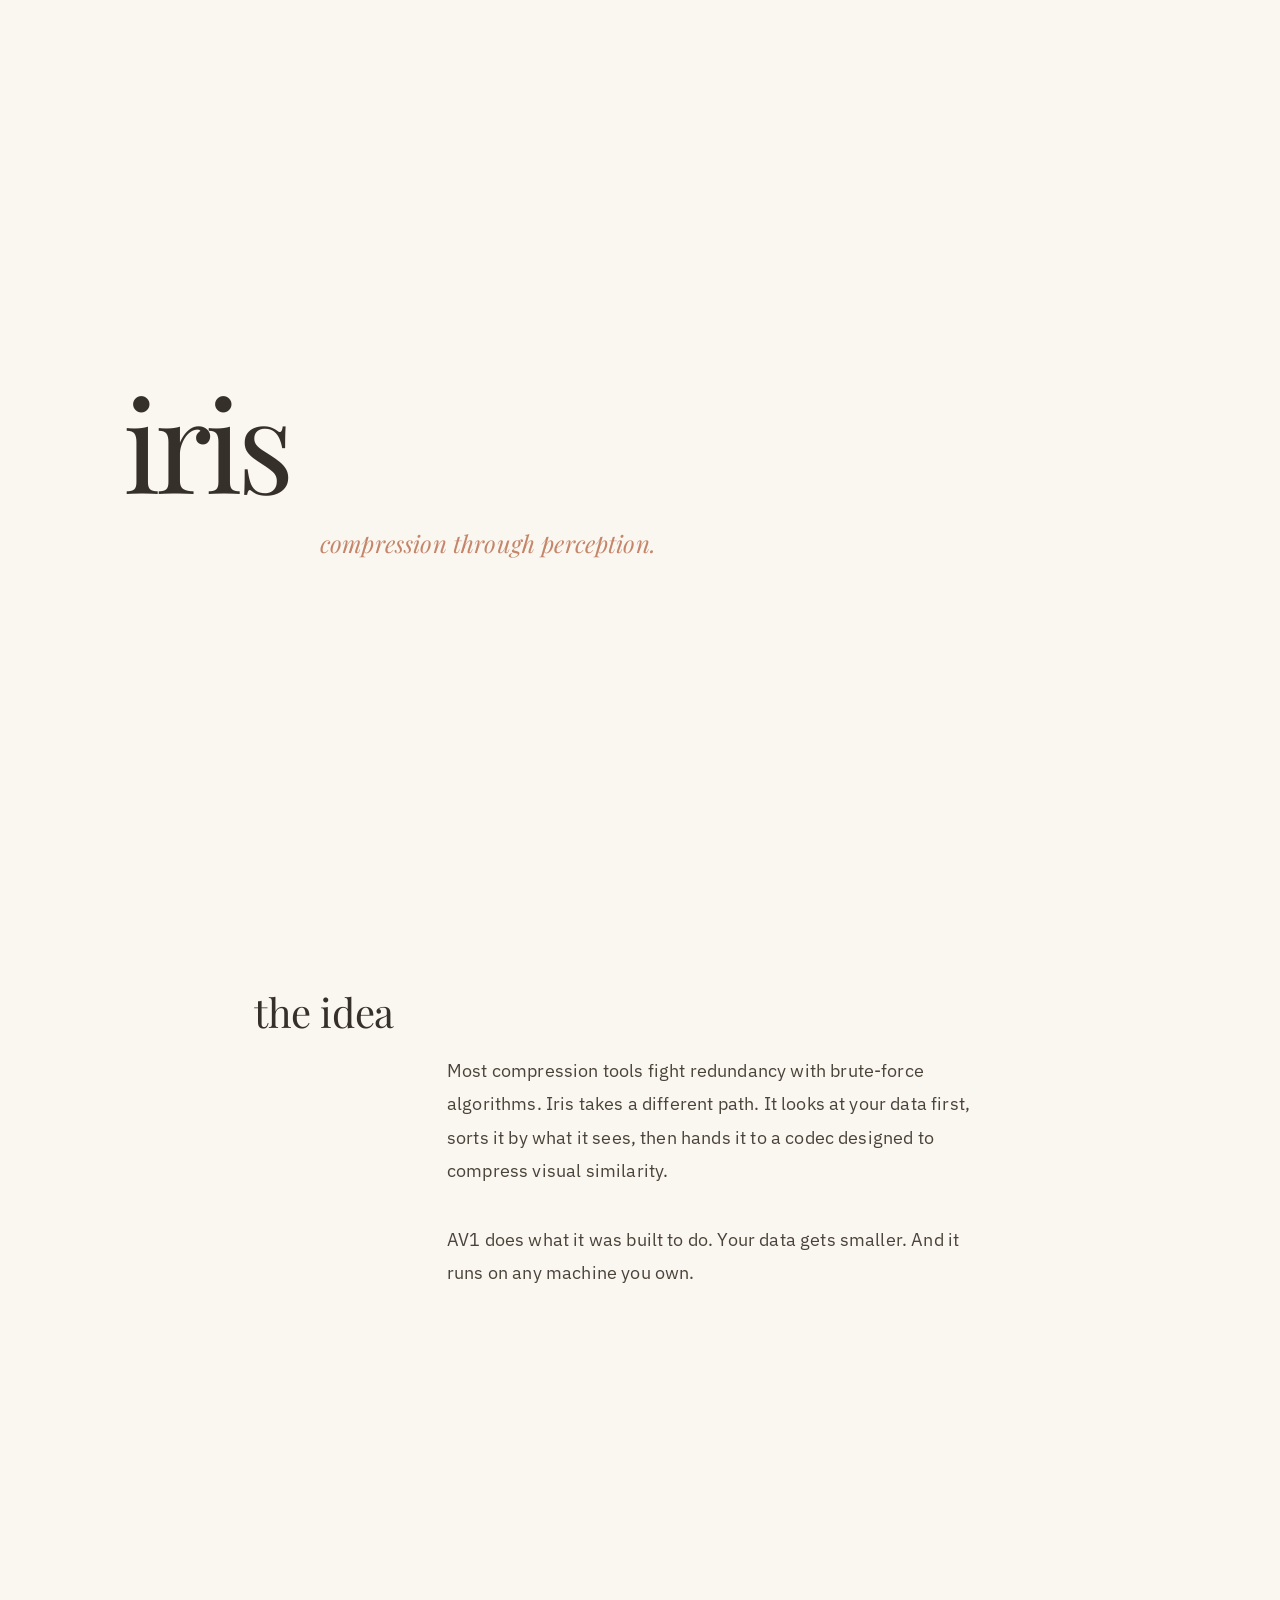
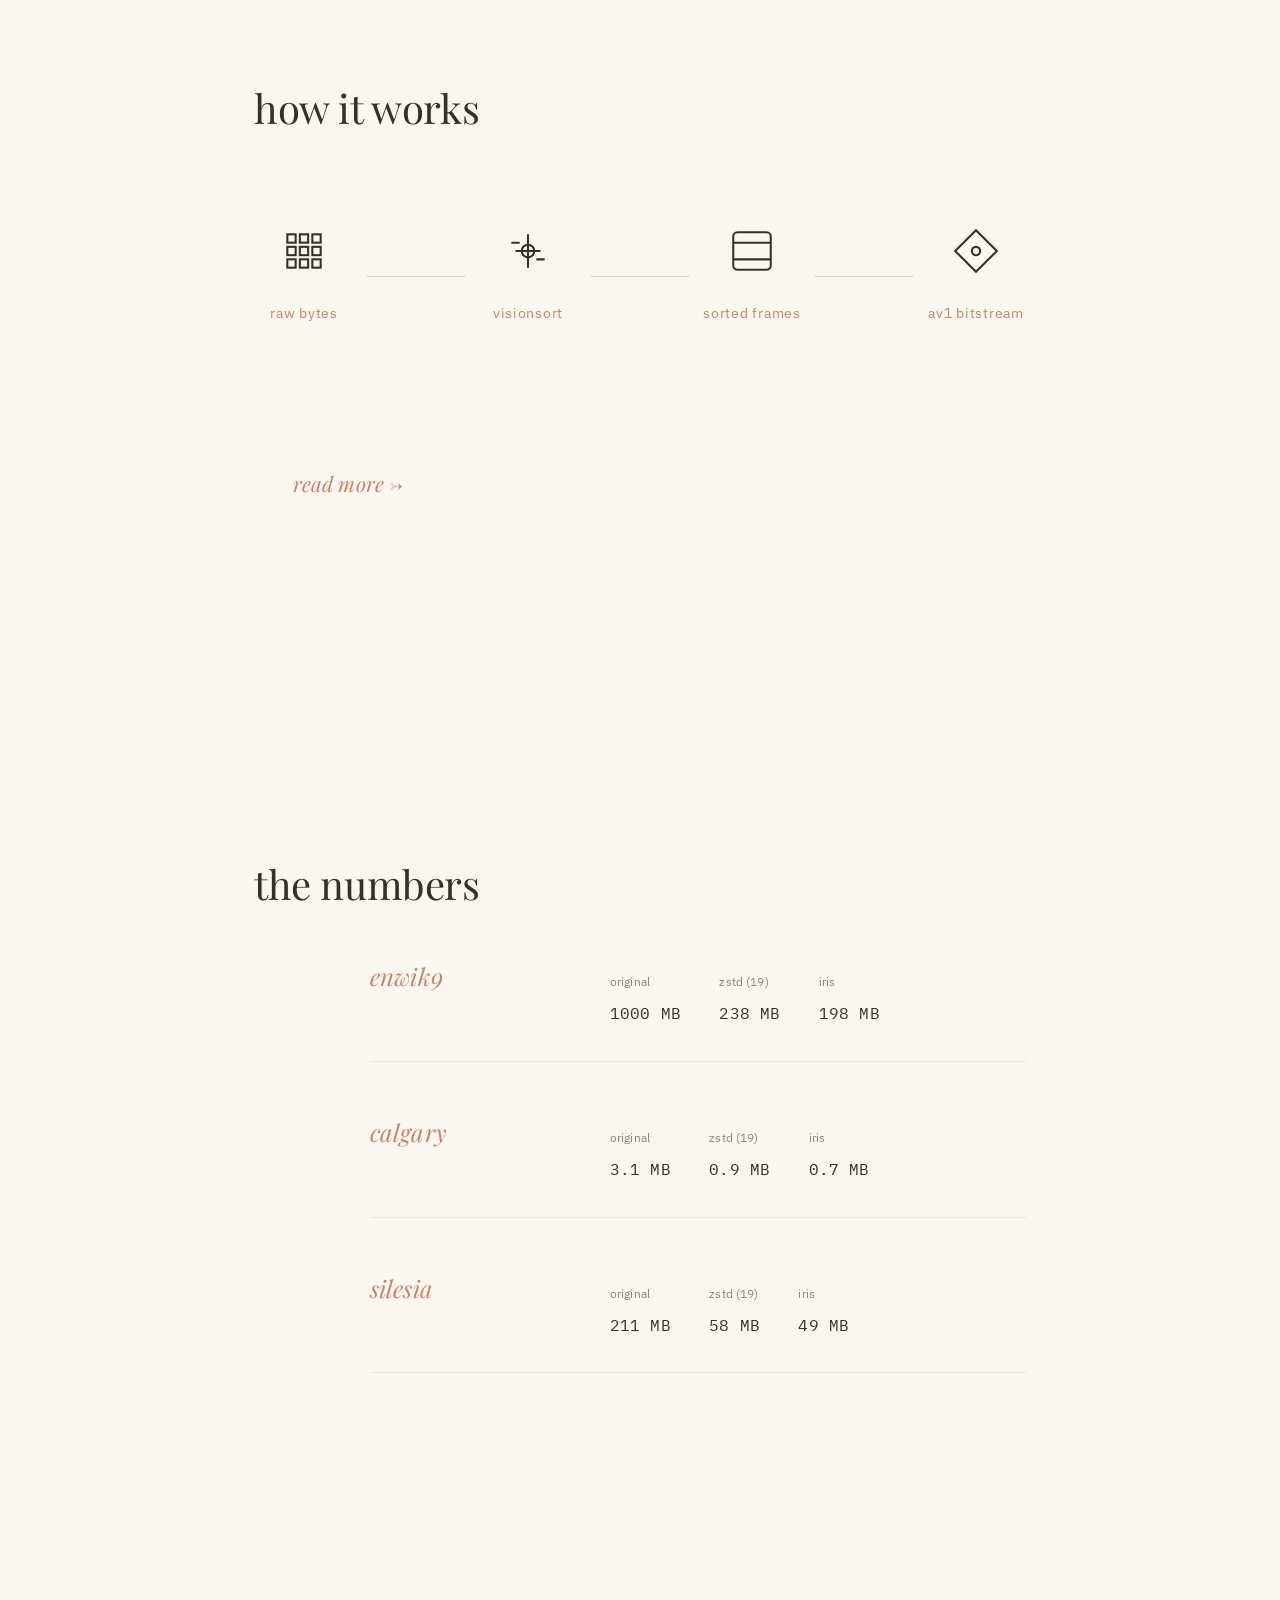
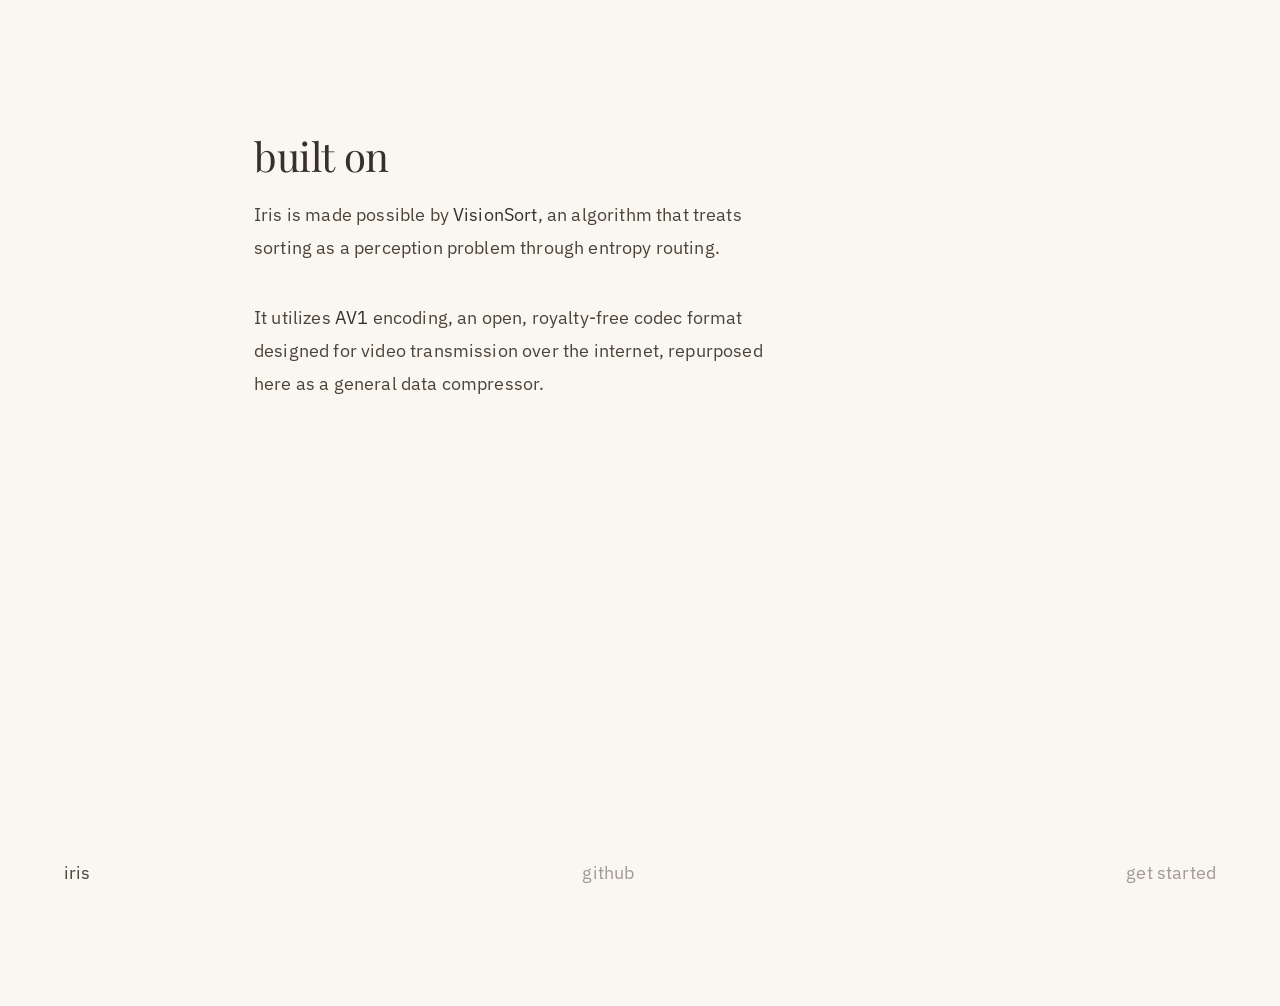
==== index.html @ d97f90b2 "initial commit" ====
<!DOCTYPE html>
<html lang="en">
<head>
  <meta charset="UTF-8">
  <meta name="viewport" content="width=device-width, initial-scale=1.0">
  <title>iris - compression through perception</title>
  <meta name="description" content="A novel compression system combining VisionSort and AV1.">
  <link rel="stylesheet" href="styles.css">
</head>
<body>

  <main>
    <section class="hero">
      <div class="fade-in stagger-children">
        <h1>iris</h1>
        <p>compression through perception.</p>
      </div>
    </section>

    <div class="container">
      <section id="the-idea" class="fade-in">
        <h2>the idea</h2>
        <div class="prose indent-large">
          <p>Most compression tools fight redundancy with brute-force algorithms. Iris takes a different path. It looks at your data first, sorts it by what it sees, then hands it to a codec designed to compress visual similarity.</p>
          <p>AV1 does what it was built to do. Your data gets smaller. And it runs on any machine you own.</p>
        </div>
      </section>

      <section id="how-it-works" class="fade-in">
        <h2>how it works</h2>
        <div class="pipeline">
          <div class="pipeline-stage">
            <svg class="pipeline-svg" viewBox="0 0 24 24">
              <!-- Raw data representation -->
              <rect x="4" y="4" width="4" height="4"/>
              <rect x="10" y="4" width="4" height="4"/>
              <rect x="16" y="4" width="4" height="4"/>
              <rect x="4" y="10" width="4" height="4"/>
              <rect x="10" y="10" width="4" height="4"/>
              <rect x="16" y="10" width="4" height="4"/>
              <rect x="4" y="16" width="4" height="4"/>
              <rect x="10" y="16" width="4" height="4"/>
              <rect x="16" y="16" width="4" height="4"/>
            </svg>
            <div class="pipeline-label">raw bytes</div>
          </div>
          
          <div class="pipeline-connector"></div>
          
          <div class="pipeline-stage">
            <svg class="pipeline-svg" viewBox="0 0 24 24">
              <!-- VisionSort -->
              <path d="M12 4 L12 20 M4 8 L8 8 M16 16 L20 16 M6 12 L18 12"/>
              <circle cx="12" cy="12" r="3"/>
            </svg>
            <div class="pipeline-label">visionsort</div>
          </div>
          
          <div class="pipeline-connector"></div>
          
          <div class="pipeline-stage">
            <svg class="pipeline-svg" viewBox="0 0 24 24">
              <!-- Sorted Frames -->
              <rect x="3" y="3" width="18" height="18" rx="2" ry="2"/>
              <line x1="3" y1="8" x2="21" y2="8"/>
              <line x1="3" y1="16" x2="21" y2="16"/>
            </svg>
            <div class="pipeline-label">sorted frames</div>
          </div>
          
          <div class="pipeline-connector"></div>
          
          <div class="pipeline-stage">
            <svg class="pipeline-svg" viewBox="0 0 24 24">
              <!-- Compressed -->
              <polygon points="12,2 22,12 12,22 2,12"/>
              <circle cx="12" cy="12" r="2"/>
            </svg>
            <div class="pipeline-label">av1 bitstream</div>
          </div>
        </div>
        <a href="how-it-works.html" class="read-more">read more &rarr;</a>
      </section>

      <section id="the-numbers" class="fade-in">
        <h2>the numbers</h2>
        <div class="stats-grid">
          <div class="stat-item">
            <div class="stat-name">enwik9</div>
            <div class="stat-values">
              <div class="stat-val"><span>original</span>1000 MB</div>
              <div class="stat-val"><span>zstd (19)</span>238 MB</div>
              <div class="stat-val"><span>iris</span>198 MB</div>
            </div>
          </div>
          <div class="stat-item">
            <div class="stat-name">calgary</div>
            <div class="stat-values">
              <div class="stat-val"><span>original</span>3.1 MB</div>
              <div class="stat-val"><span>zstd (19)</span>0.9 MB</div>
              <div class="stat-val"><span>iris</span>0.7 MB</div>
            </div>
          </div>
          <div class="stat-item">
            <div class="stat-name">silesia</div>
            <div class="stat-values">
              <div class="stat-val"><span>original</span>211 MB</div>
              <div class="stat-val"><span>zstd (19)</span>58 MB</div>
              <div class="stat-val"><span>iris</span>49 MB</div>
            </div>
          </div>
        </div>
      </section>

      <section id="built-on" class="fade-in">
        <h2>built on</h2>
        <div class="prose">
          <p>Iris is made possible by <a href="https://github.com/Carsk101/visionsort" target="_blank" rel="noopener noreferrer">VisionSort</a>, an algorithm that treats sorting as a perception problem through entropy routing.</p>
          <p>It utilizes <a href="https://aomedia.org/av1/" target="_blank" rel="noopener noreferrer">AV1</a> encoding, an open, royalty-free codec format designed for video transmission over the internet, repurposed here as a general data compressor.</p>
        </div>
      </section>

    </div>
  </main>

  <footer class="fade-in">
    <p>iris</p>
    <p><a href="https://github.com/Carsk101/visionsort" target="_blank" rel="noopener noreferrer">github</a></p>
    <p style="margin-top: 20px;"><a href="get-started.html">get started</a></p>
  </footer>

  <script src="main.js"></script>
</body>
</html>
---- styles.css ----
@import url('https://fonts.googleapis.com/css2?family=IBM+Plex+Mono:ital,wght@0,400;0,500;1,400&family=IBM+Plex+Sans:ital,wght@0,300;0,400;0,500;1,400&family=Playfair+Display:ital,wght@0,400;0,500;0,600;1,400;1,500&display=swap');

:root {
  --bg-color: #FAF6F0; /* Slightly warmer, softer cream */
  --text-color: #36302B; /* Warmer, softer charcoal */
  --accent-color: #C4856A;
  --code-bg-color: #F1ECE6;
  --font-heading: 'Playfair Display', serif;
  --font-body: 'IBM Plex Sans', sans-serif;
  --font-mono: 'IBM Plex Mono', 'JetBrains Mono', monospace;
  --spacing-section: 180px; /* Even more unhurried padding */
}

* {
  margin: 0;
  padding: 0;
  box-sizing: border-box;
}

html {
  font-family: var(--font-body);
  background-color: var(--bg-color);
  color: var(--text-color);
  line-height: 1.85; /* More breath */
  letter-spacing: 0.01em;
  -webkit-font-smoothing: antialiased;
  -moz-osx-font-smoothing: grayscale;
}

body {
  min-height: 100vh;
  display: flex;
  flex-direction: column;
}

h1, h2, h3, h4, h5, h6 {
  font-family: var(--font-heading);
  font-weight: 400;
  line-height: 1.1;
  margin-bottom: 0.75em;
  letter-spacing: -0.01em;
}

h1 {
  font-size: 4rem;
}

h2 {
  font-size: 2.5rem;
  margin-bottom: 0.5em;
}

h3 {
  font-size: 1.5rem;
  font-style: italic;
  font-weight: 400;
  color: var(--accent-color);
}

p {
  margin-bottom: 2em;
  font-size: 1.125rem;
  color: #4A433A; /* softer text for prose */
}

a {
  color: var(--text-color);
  text-decoration: none;
  position: relative;
  transition: color 400ms ease;
}

a:hover {
  color: var(--accent-color);
}

a::after {
  content: '';
  position: absolute;
  width: 100%;
  transform: scaleX(0);
  height: 1px;
  bottom: 0;
  left: 0;
  background-color: var(--accent-color);
  transform-origin: bottom right;
  transition: transform 400ms cubic-bezier(0.2, 0.8, 0.2, 1), opacity 400ms ease;
  opacity: 0;
}

a:hover::after {
  transform: scaleX(1);
  transform-origin: bottom left;
  opacity: 1;
}

nav a::after {
  bottom: -4px;
}

img, svg {
  max-width: 100%;
  height: auto;
  display: block;
}

::selection {
  background-color: rgba(196, 133, 106, 0.2); /* elegant selection */
  color: inherit;
}

/* Layout - Asymmetric */
.container {
  max-width: 900px;
  margin: 0 auto;
  padding: 0 5vw;
}

section {
  padding: var(--spacing-section) 0;
  position: relative;
}

/* Syncopated rhythms: alternating left/right leans */
.lean-left {
  padding-right: 15%;
}
.lean-right {
  padding-left: 20%;
}
.lean-center {
  padding-left: 10%;
  padding-right: 10%;
}

.hero {
  min-height: 90vh;
  display: flex;
  flex-direction: column;
  justify-content: center;
  padding-bottom: 0;
  padding-left: 10vw; /* Asymmetric start */
}

.hero h1 {
  font-size: 8rem;
  letter-spacing: -0.05em;
  margin-bottom: 0;
  line-height: 1;
  margin-left: -5px; /* Pull quotes / visual alignment trick */
}

.hero p {
  font-size: 1.5rem;
  font-style: italic;
  font-family: var(--font-heading);
  color: var(--accent-color);
  margin-left: 15vw; /* syncopated offset */
  margin-top: 1rem;
}

.prose {
  max-width: 540px;
}

.indent-large {
  margin-left: 25%;
}

/* Code Blocks */
pre {
  background-color: var(--code-bg-color);
  padding: 2em;
  border-radius: 2px; /* less rounded, more elegant */
  overflow-x: auto;
  font-family: var(--font-mono);
  font-size: 0.95rem;
  line-height: 1.6;
  margin: 3em 0 3em 5%; /* offset */
  position: relative;
  box-shadow: 10px 10px 30px rgba(54, 48, 43, 0.03); /* Soft shadow */
}

code {
  font-family: var(--font-mono);
  background-color: var(--code-bg-color);
  padding: 0.2em 0.4em;
  border-radius: 2px;
  font-size: 0.9em;
}

pre code {
  background-color: transparent;
  padding: 0;
}

.copy-btn {
  position: absolute;
  top: 15px;
  right: 15px;
  background: none;
  border: none;
  color: #8C847B;
  font-family: var(--font-body);
  font-size: 0.8rem;
  font-style: italic;
  cursor: pointer;
  opacity: 0;
  transition: opacity 400ms ease, color 400ms ease;
}

pre:hover .copy-btn {
  opacity: 0.8;
}

.copy-btn:hover {
  opacity: 1;
  color: var(--accent-color);
}

/* Animations like a deep breath */
.fade-in {
  opacity: 0;
  transform: translateY(30px);
  transition: opacity 1200ms cubic-bezier(0.2, 0.8, 0.2, 1), transform 1200ms cubic-bezier(0.2, 0.8, 0.2, 1);
  will-change: opacity, transform;
}

.fade-in.visible {
  opacity: 1;
  transform: translateY(0);
}

.stagger-children > *:nth-child(1) { transition-delay: 200ms; }
.stagger-children > *:nth-child(2) { transition-delay: 400ms; }
.stagger-children > *:nth-child(3) { transition-delay: 600ms; }
.stagger-children > *:nth-child(4) { transition-delay: 800ms; }

/* Pipeline diagram */
.pipeline {
  display: flex;
  align-items: center;
  justify-content: space-between;
  margin: 6em 0 6em 0; /* offset */
  flex-wrap: nowrap;
  gap: 12px;
}

.pipeline-stage {
  flex: 1;
  text-align: center;
  min-width: 100px;
}

.pipeline-svg {
  width: 50px;
  height: 50px;
  margin: 0 auto 1.5em;
  stroke: var(--text-color);
  stroke-width: 1;
  fill: none;
}

.pipeline-connector {
  flex-grow: 1;
  height: 1px;
  background-color: rgba(54, 48, 43, 0.15);
}

.pipeline-label {
  font-family: var(--font-body);
  font-size: 0.9rem;
  letter-spacing: 0.05em;
  color: var(--accent-color);
  text-transform: lowercase;
}

.pipeline-stage, .pipeline-connector {
  opacity: 0;
  transform: translateY(15px);
  transition: opacity 1000ms ease, transform 1000ms ease;
}

.pipeline.visible .pipeline-stage,
.pipeline.visible .pipeline-connector {
  opacity: 1;
  transform: translateY(0);
}

.pipeline.visible .pipeline-stage:nth-child(1) { transition-delay: 300ms; }
.pipeline.visible .pipeline-connector:nth-child(2) { transition-delay: 600ms; }
.pipeline.visible .pipeline-stage:nth-child(3) { transition-delay: 900ms; }
.pipeline.visible .pipeline-connector:nth-child(4) { transition-delay: 1200ms; }
.pipeline.visible .pipeline-stage:nth-child(5) { transition-delay: 1500ms; }

/* The numbers: ditch the table for a spacious layout */
.stats-grid {
  display: flex;
  flex-direction: column;
  gap: 3em;
  margin-top: 3em;
  margin-left: 15%; /* Asymmetry */
}

.stat-item {
  display: grid;
  grid-template-columns: 1fr 2fr;
  align-items: baseline;
  gap: 2em;
  border-bottom: 1px solid rgba(54, 48, 43, 0.08);
  padding-bottom: 2em;
}

.stat-name {
  font-family: var(--font-heading);
  font-size: 1.5rem;
  font-style: italic;
  color: var(--accent-color);
}

.stat-values {
  display: flex;
  gap: 3vw;
  font-family: var(--font-mono);
  font-size: 1rem;
  color: var(--text-color);
}

.stat-val span {
  display: block;
  font-family: var(--font-body);
  font-size: 0.75rem;
  text-transform: lowercase;
  color: #8C847B;
  margin-bottom: 0.5em;
}

/* Custom link style for read-more */
.read-more {
  display: inline-block;
  margin-top: 2em;
  font-style: italic;
  font-family: var(--font-heading);
  font-size: 1.3rem;
  color: var(--accent-color);
  margin-left: 5%;
}

header {
  padding: 60px 5vw;
  display: flex;
  justify-content: space-between;
  align-items: center;
  width: 100%;
}

header .logo {
  font-family: var(--font-heading);
  font-size: 2.5rem;
  letter-spacing: -0.05em;
}

header nav {
  display: flex;
  gap: 40px;
  font-family: var(--font-body);
  font-size: 1rem;
}

footer {
  margin-top: 100px;
  padding: 120px 5vw 80px;
  display: flex;
  justify-content: space-between;
  align-items: flex-end;
  font-family: var(--font-body);
  font-size: 0.9rem;
  color: #A09A92;
}

footer a {
  color: #A09A92;
}

footer a:hover {
  color: var(--text-color); /* muted hover on footer */
  background: none;
}
footer a::after {
  display: none; /* no underline on footer */
}

@media (max-width: 768px) {
  .hero h1 { font-size: 5rem; }
  .hero p { margin-left: 5vw; }
  .lean-left, .lean-right, .lean-center { padding: 0; }
  .indent-large { margin-left: 0; }
  .stats-grid { margin-left: 0; }
  .stat-item { grid-template-columns: 1fr; gap: 1em; }
  .pipeline { flex-direction: column; align-items: flex-start; margin-left: 0; }
  .pipeline-connector { width: 1px; height: 60px; margin-left: 25px; }
  .read-more, pre { margin-left: 0; }
}
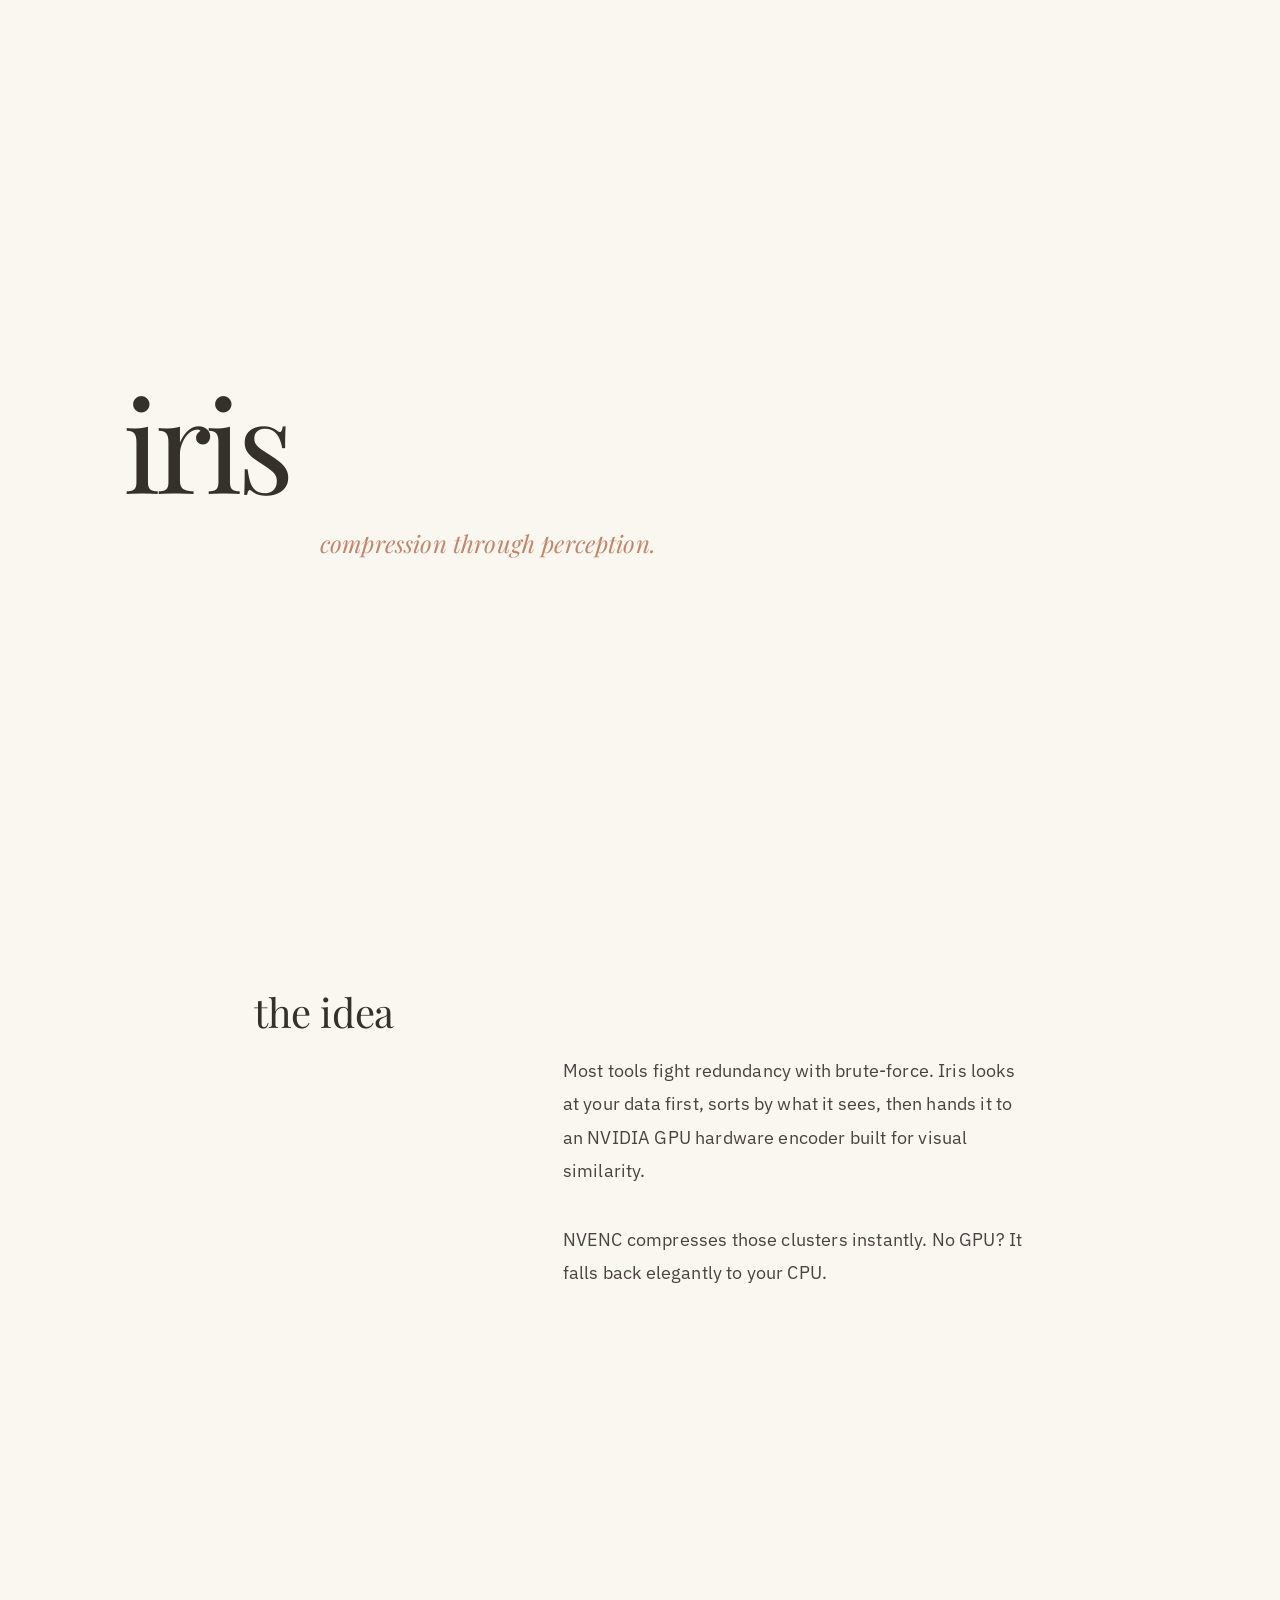
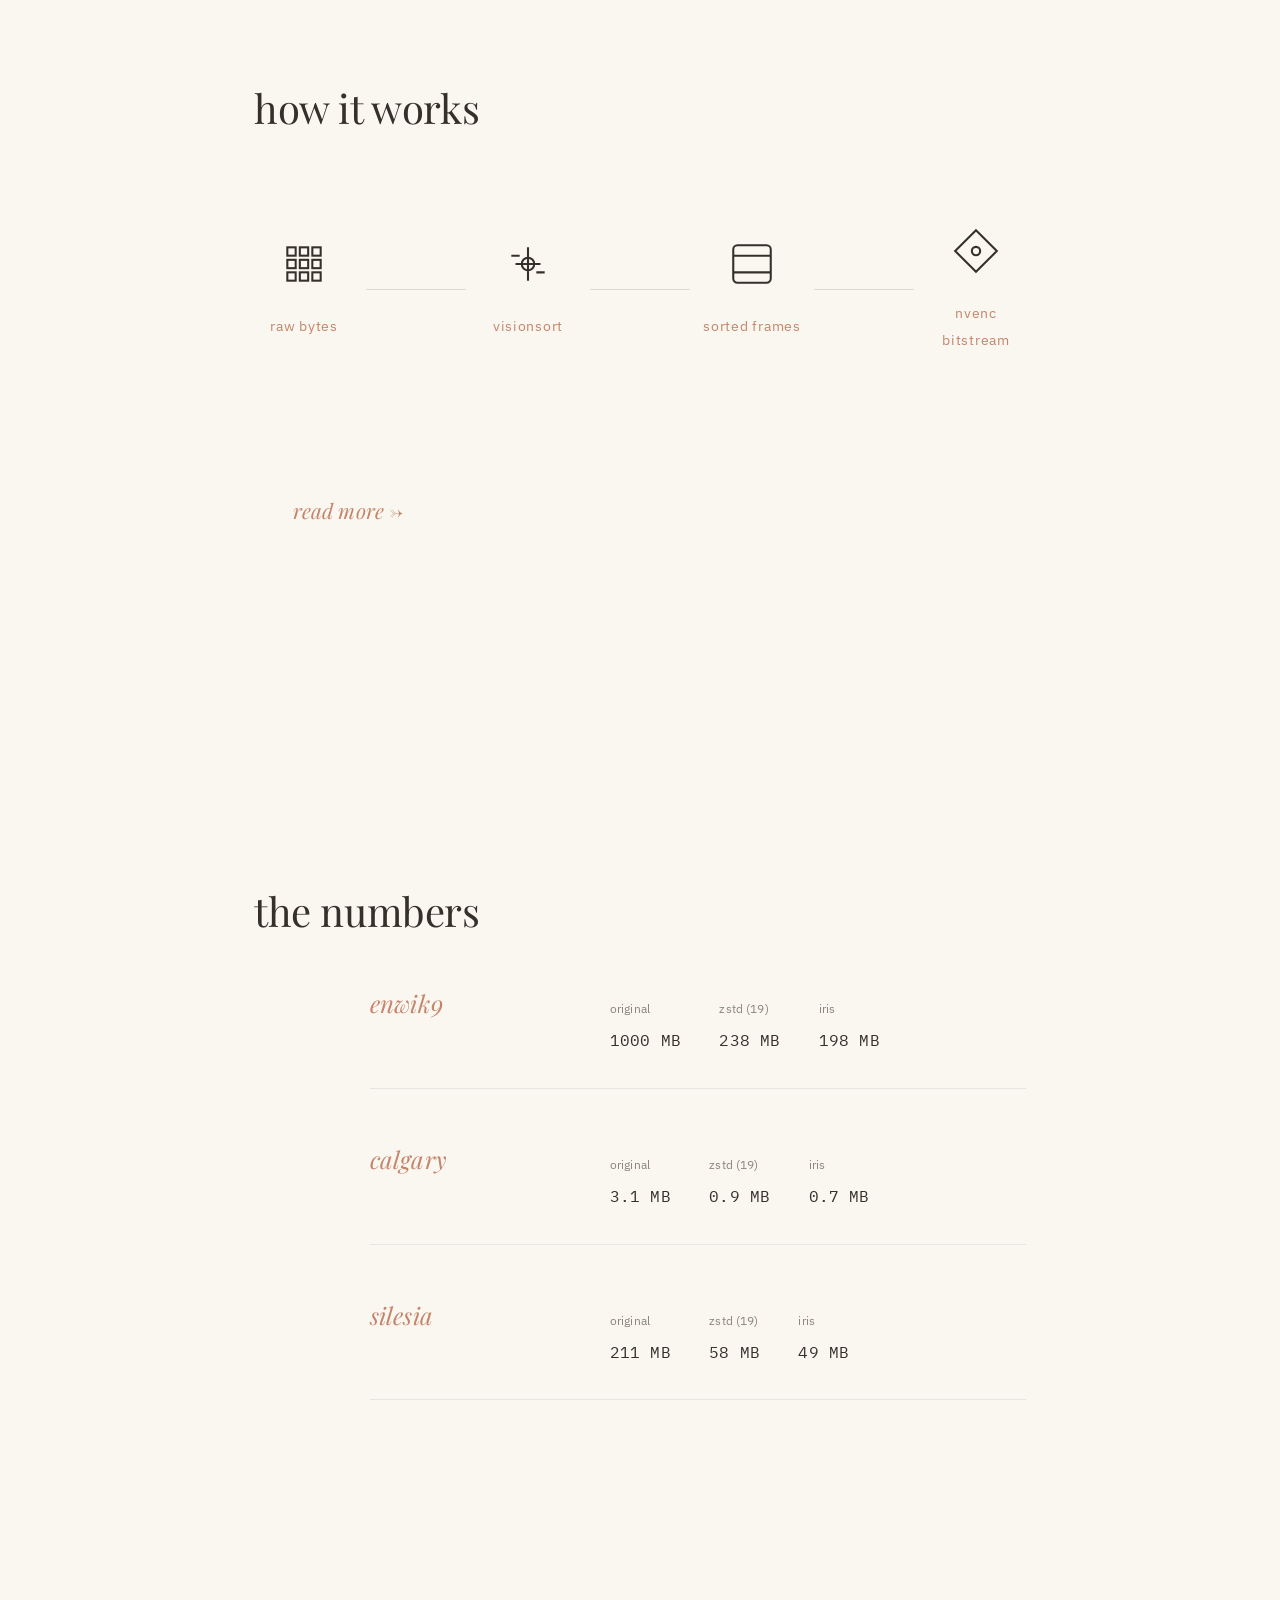
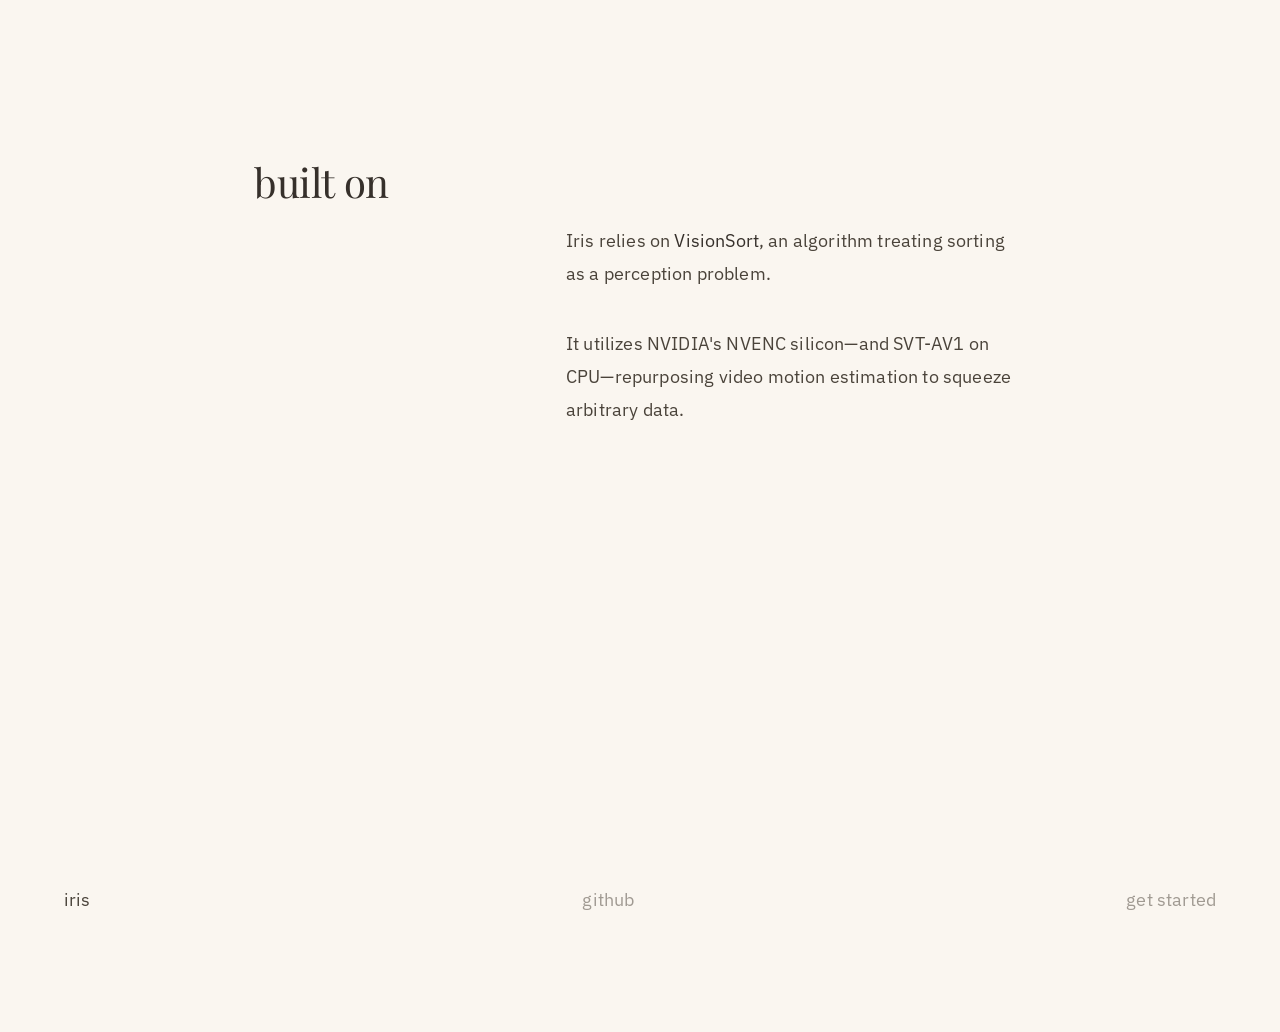
==== commit e5ba822d: "v0.2: refactor compression engine into a multi-stage perception pipeline - Moved core logic to syste" ====
--- a/index.html
+++ b/index.html
@@ -20,15 +20,15 @@
     <div class="container">
       <section id="the-idea" class="fade-in">
         <h2>the idea</h2>
-        <div class="prose indent-large">
-          <p>Most compression tools fight redundancy with brute-force algorithms. Iris takes a different path. It looks at your data first, sorts it by what it sees, then hands it to a codec designed to compress visual similarity.</p>
-          <p>AV1 does what it was built to do. Your data gets smaller. And it runs on any machine you own.</p>
+        <div class="prose rhythm-2">
+          <p>Most tools fight redundancy with brute-force. Iris looks at your data first, sorts by what it sees, then hands it to an NVIDIA GPU hardware encoder built for visual similarity.</p>
+          <p>NVENC compresses those clusters instantly. No GPU? It falls back elegantly to your CPU.</p>
         </div>
       </section>
 
       <section id="how-it-works" class="fade-in">
         <h2>how it works</h2>
-        <div class="pipeline">
+        <div class="pipeline rhythm-1">
           <div class="pipeline-stage">
             <svg class="pipeline-svg" viewBox="0 0 24 24">
               <!-- Raw data representation -->
@@ -76,7 +76,7 @@
               <polygon points="12,2 22,12 12,22 2,12"/>
               <circle cx="12" cy="12" r="2"/>
             </svg>
-            <div class="pipeline-label">av1 bitstream</div>
+            <div class="pipeline-label">nvenc bitstream</div>
           </div>
         </div>
         <a href="how-it-works.html" class="read-more">read more &rarr;</a>
@@ -114,9 +114,9 @@
 
       <section id="built-on" class="fade-in">
         <h2>built on</h2>
-        <div class="prose">
-          <p>Iris is made possible by <a href="https://github.com/Carsk101/visionsort" target="_blank" rel="noopener noreferrer">VisionSort</a>, an algorithm that treats sorting as a perception problem through entropy routing.</p>
-          <p>It utilizes <a href="https://aomedia.org/av1/" target="_blank" rel="noopener noreferrer">AV1</a> encoding, an open, royalty-free codec format designed for video transmission over the internet, repurposed here as a general data compressor.</p>
+        <div class="prose rhythm-3">
+          <p>Iris relies on <a href="https://github.com/Carsk101/visionsort" target="_blank" rel="noopener noreferrer">VisionSort</a>, an algorithm treating sorting as a perception problem.</p>
+          <p>It utilizes NVIDIA's NVENC silicon—and SVT-AV1 on CPU—repurposing video motion estimation to squeeze arbitrary data.</p>
         </div>
       </section>
 
--- a/styles.css
+++ b/styles.css
@@ -1,14 +1,17 @@
 @import url('https://fonts.googleapis.com/css2?family=IBM+Plex+Mono:ital,wght@0,400;0,500;1,400&family=IBM+Plex+Sans:ital,wght@0,300;0,400;0,500;1,400&family=Playfair+Display:ital,wght@0,400;0,500;0,600;1,400;1,500&display=swap');
 
 :root {
-  --bg-color: #FAF6F0; /* Slightly warmer, softer cream */
-  --text-color: #36302B; /* Warmer, softer charcoal */
+  --bg-color: #FAF6F0;
+  /* Slightly warmer, softer cream */
+  --text-color: #36302B;
+  /* Warmer, softer charcoal */
   --accent-color: #C4856A;
   --code-bg-color: #F1ECE6;
   --font-heading: 'Playfair Display', serif;
   --font-body: 'IBM Plex Sans', sans-serif;
   --font-mono: 'IBM Plex Mono', 'JetBrains Mono', monospace;
-  --spacing-section: 180px; /* Even more unhurried padding */
+  --spacing-section: 180px;
+  /* Even more unhurried padding */
 }
 
 * {
@@ -21,7 +24,8 @@
   font-family: var(--font-body);
   background-color: var(--bg-color);
   color: var(--text-color);
-  line-height: 1.85; /* More breath */
+  line-height: 1.85;
+  /* More breath */
   letter-spacing: 0.01em;
   -webkit-font-smoothing: antialiased;
   -moz-osx-font-smoothing: grayscale;
@@ -33,7 +37,12 @@
   flex-direction: column;
 }
 
-h1, h2, h3, h4, h5, h6 {
+h1,
+h2,
+h3,
+h4,
+h5,
+h6 {
   font-family: var(--font-heading);
   font-weight: 400;
   line-height: 1.1;
@@ -60,7 +69,8 @@
 p {
   margin-bottom: 2em;
   font-size: 1.125rem;
-  color: #4A433A; /* softer text for prose */
+  color: #4A433A;
+  /* softer text for prose */
 }
 
 a {
@@ -98,14 +108,16 @@
   bottom: -4px;
 }
 
-img, svg {
+img,
+svg {
   max-width: 100%;
   height: auto;
   display: block;
 }
 
 ::selection {
-  background-color: rgba(196, 133, 106, 0.2); /* elegant selection */
+  background-color: rgba(196, 133, 106, 0.2);
+  /* elegant selection */
   color: inherit;
 }
 
@@ -121,16 +133,23 @@
   position: relative;
 }
 
-/* Syncopated rhythms: alternating left/right leans */
-.lean-left {
-  padding-right: 15%;
-}
-.lean-right {
-  padding-left: 20%;
-}
-.lean-center {
-  padding-left: 10%;
-  padding-right: 10%;
+/* Syncopated rhythms: moving the text while keeping headings aligned */
+.rhythm-1 {
+  margin-left: 20%;
+}
+
+.rhythm-2 {
+  margin-left: 40%;
+}
+
+.rhythm-3 {
+  margin-left: auto; /* Hugs right boundary */
+}
+
+.prose.rhythm-1,
+.prose.rhythm-2,
+.prose.rhythm-3 {
+  max-width: 460px; /* Slimmer columns for more air */
 }
 
 .hero {
@@ -139,7 +158,8 @@
   flex-direction: column;
   justify-content: center;
   padding-bottom: 0;
-  padding-left: 10vw; /* Asymmetric start */
+  padding-left: 10vw;
+  /* Asymmetric start */
 }
 
 .hero h1 {
@@ -147,7 +167,8 @@
   letter-spacing: -0.05em;
   margin-bottom: 0;
   line-height: 1;
-  margin-left: -5px; /* Pull quotes / visual alignment trick */
+  margin-left: -5px;
+  /* Pull quotes / visual alignment trick */
 }
 
 .hero p {
@@ -155,7 +176,8 @@
   font-style: italic;
   font-family: var(--font-heading);
   color: var(--accent-color);
-  margin-left: 15vw; /* syncopated offset */
+  margin-left: 15vw;
+  /* syncopated offset */
   margin-top: 1rem;
 }
 
@@ -171,14 +193,17 @@
 pre {
   background-color: var(--code-bg-color);
   padding: 2em;
-  border-radius: 2px; /* less rounded, more elegant */
+  border-radius: 2px;
+  /* less rounded, more elegant */
   overflow-x: auto;
   font-family: var(--font-mono);
   font-size: 0.95rem;
   line-height: 1.6;
-  margin: 3em 0 3em 5%; /* offset */
+  margin: 3em 0 3em 5%;
+  /* offset */
   position: relative;
-  box-shadow: 10px 10px 30px rgba(54, 48, 43, 0.03); /* Soft shadow */
+  box-shadow: 10px 10px 30px rgba(54, 48, 43, 0.03);
+  /* Soft shadow */
 }
 
 code {
@@ -231,17 +256,29 @@
   transform: translateY(0);
 }
 
-.stagger-children > *:nth-child(1) { transition-delay: 200ms; }
-.stagger-children > *:nth-child(2) { transition-delay: 400ms; }
-.stagger-children > *:nth-child(3) { transition-delay: 600ms; }
-.stagger-children > *:nth-child(4) { transition-delay: 800ms; }
+.stagger-children>*:nth-child(1) {
+  transition-delay: 200ms;
+}
+
+.stagger-children>*:nth-child(2) {
+  transition-delay: 400ms;
+}
+
+.stagger-children>*:nth-child(3) {
+  transition-delay: 600ms;
+}
+
+.stagger-children>*:nth-child(4) {
+  transition-delay: 800ms;
+}
 
 /* Pipeline diagram */
 .pipeline {
   display: flex;
   align-items: center;
   justify-content: space-between;
-  margin: 6em 0 6em 0; /* offset */
+  margin: 6em 0 6em 0;
+  /* offset */
   flex-wrap: nowrap;
   gap: 12px;
 }
@@ -275,7 +312,8 @@
   text-transform: lowercase;
 }
 
-.pipeline-stage, .pipeline-connector {
+.pipeline-stage,
+.pipeline-connector {
   opacity: 0;
   transform: translateY(15px);
   transition: opacity 1000ms ease, transform 1000ms ease;
@@ -287,11 +325,25 @@
   transform: translateY(0);
 }
 
-.pipeline.visible .pipeline-stage:nth-child(1) { transition-delay: 300ms; }
-.pipeline.visible .pipeline-connector:nth-child(2) { transition-delay: 600ms; }
-.pipeline.visible .pipeline-stage:nth-child(3) { transition-delay: 900ms; }
-.pipeline.visible .pipeline-connector:nth-child(4) { transition-delay: 1200ms; }
-.pipeline.visible .pipeline-stage:nth-child(5) { transition-delay: 1500ms; }
+.pipeline.visible .pipeline-stage:nth-child(1) {
+  transition-delay: 300ms;
+}
+
+.pipeline.visible .pipeline-connector:nth-child(2) {
+  transition-delay: 600ms;
+}
+
+.pipeline.visible .pipeline-stage:nth-child(3) {
+  transition-delay: 900ms;
+}
+
+.pipeline.visible .pipeline-connector:nth-child(4) {
+  transition-delay: 1200ms;
+}
+
+.pipeline.visible .pipeline-stage:nth-child(5) {
+  transition-delay: 1500ms;
+}
 
 /* The numbers: ditch the table for a spacious layout */
 .stats-grid {
@@ -299,7 +351,8 @@
   flex-direction: column;
   gap: 3em;
   margin-top: 3em;
-  margin-left: 15%; /* Asymmetry */
+  margin-left: 15%;
+  /* Asymmetry */
 }
 
 .stat-item {
@@ -383,21 +436,58 @@
 }
 
 footer a:hover {
-  color: var(--text-color); /* muted hover on footer */
+  color: var(--text-color);
+  /* muted hover on footer */
   background: none;
 }
+
 footer a::after {
-  display: none; /* no underline on footer */
+  display: none;
+  /* no underline on footer */
 }
 
 @media (max-width: 768px) {
-  .hero h1 { font-size: 5rem; }
-  .hero p { margin-left: 5vw; }
-  .lean-left, .lean-right, .lean-center { padding: 0; }
-  .indent-large { margin-left: 0; }
-  .stats-grid { margin-left: 0; }
-  .stat-item { grid-template-columns: 1fr; gap: 1em; }
-  .pipeline { flex-direction: column; align-items: flex-start; margin-left: 0; }
-  .pipeline-connector { width: 1px; height: 60px; margin-left: 25px; }
-  .read-more, pre { margin-left: 0; }
-}
+  .hero h1 {
+    font-size: 5rem;
+  }
+
+  .hero p {
+    margin-left: 5vw;
+  }
+
+  .lean-left,
+  .lean-right,
+  .lean-center {
+    padding: 0;
+  }
+
+  .indent-large {
+    margin-left: 0;
+  }
+
+  .stats-grid {
+    margin-left: 0;
+  }
+
+  .stat-item {
+    grid-template-columns: 1fr;
+    gap: 1em;
+  }
+
+  .pipeline {
+    flex-direction: column;
+    align-items: flex-start;
+    margin-left: 0;
+  }
+
+  .pipeline-connector {
+    width: 1px;
+    height: 60px;
+    margin-left: 25px;
+  }
+
+  .read-more,
+  pre {
+    margin-left: 0;
+  }
+}
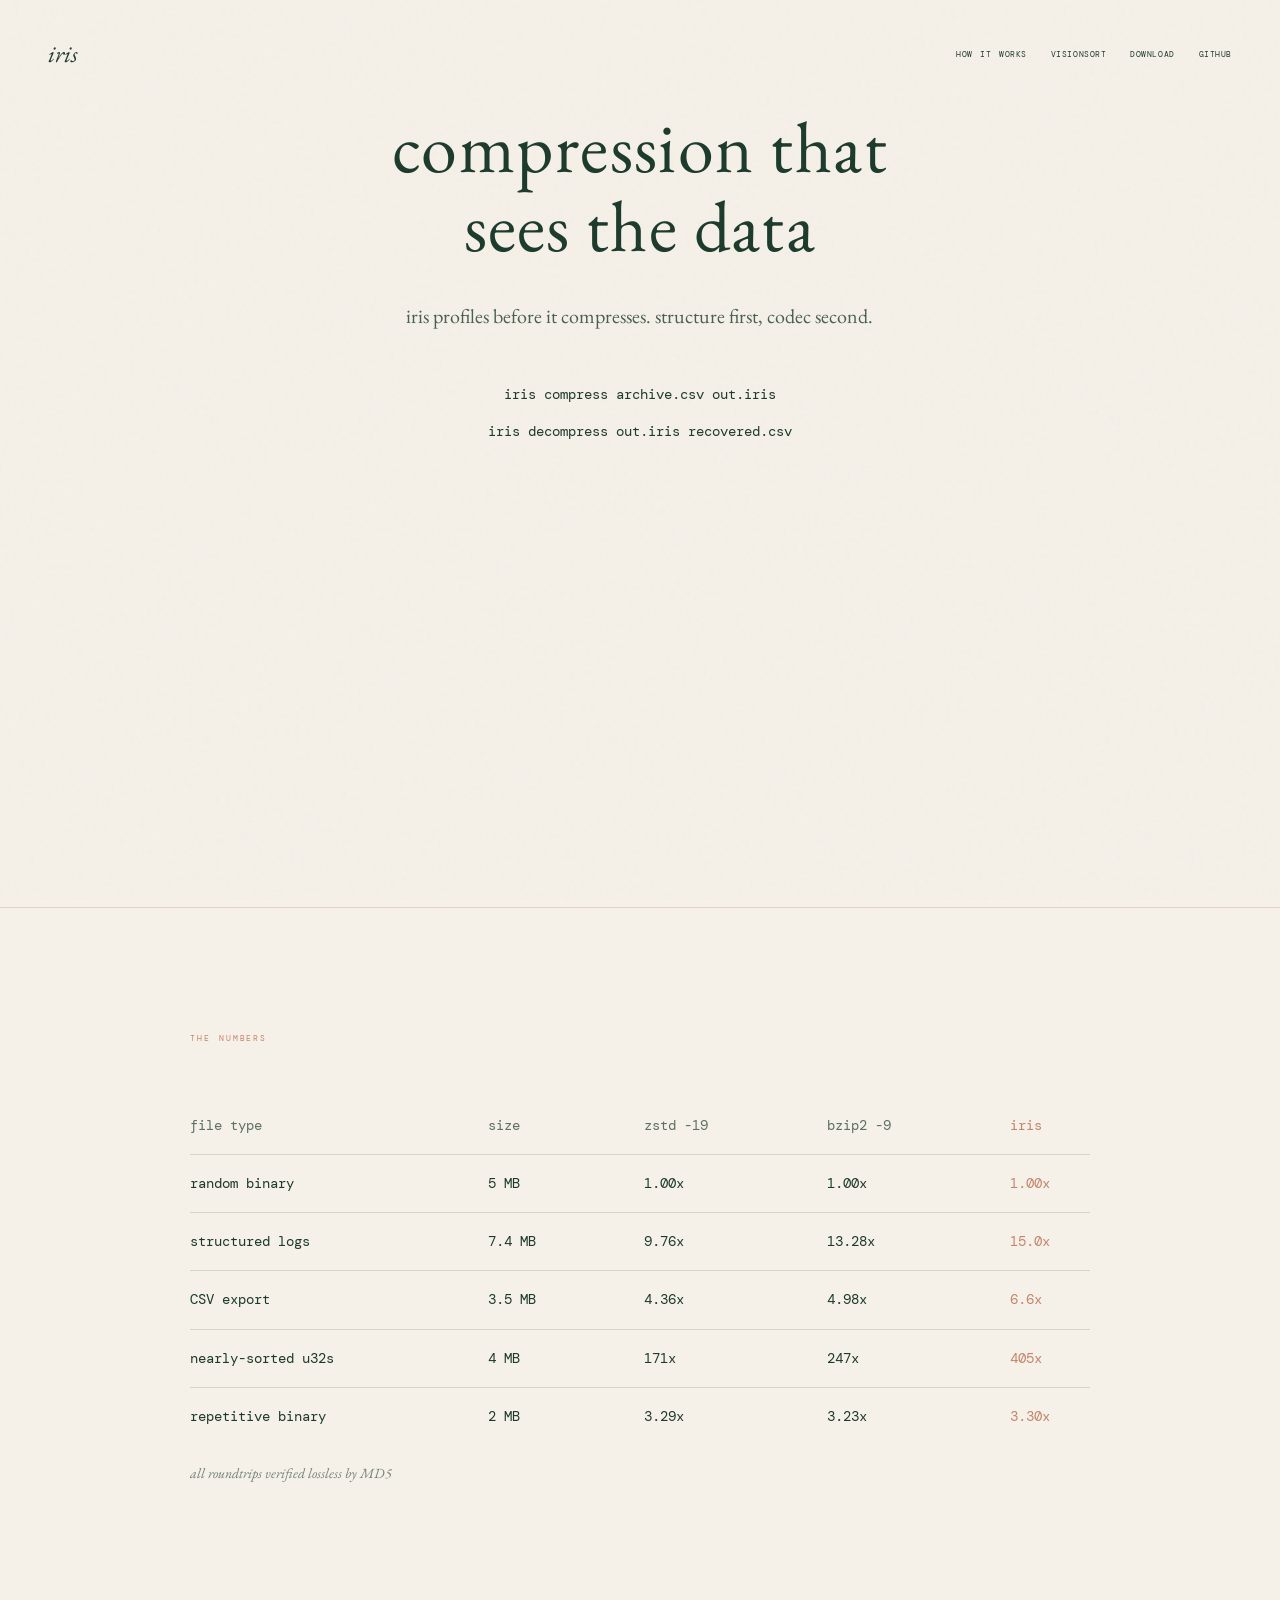
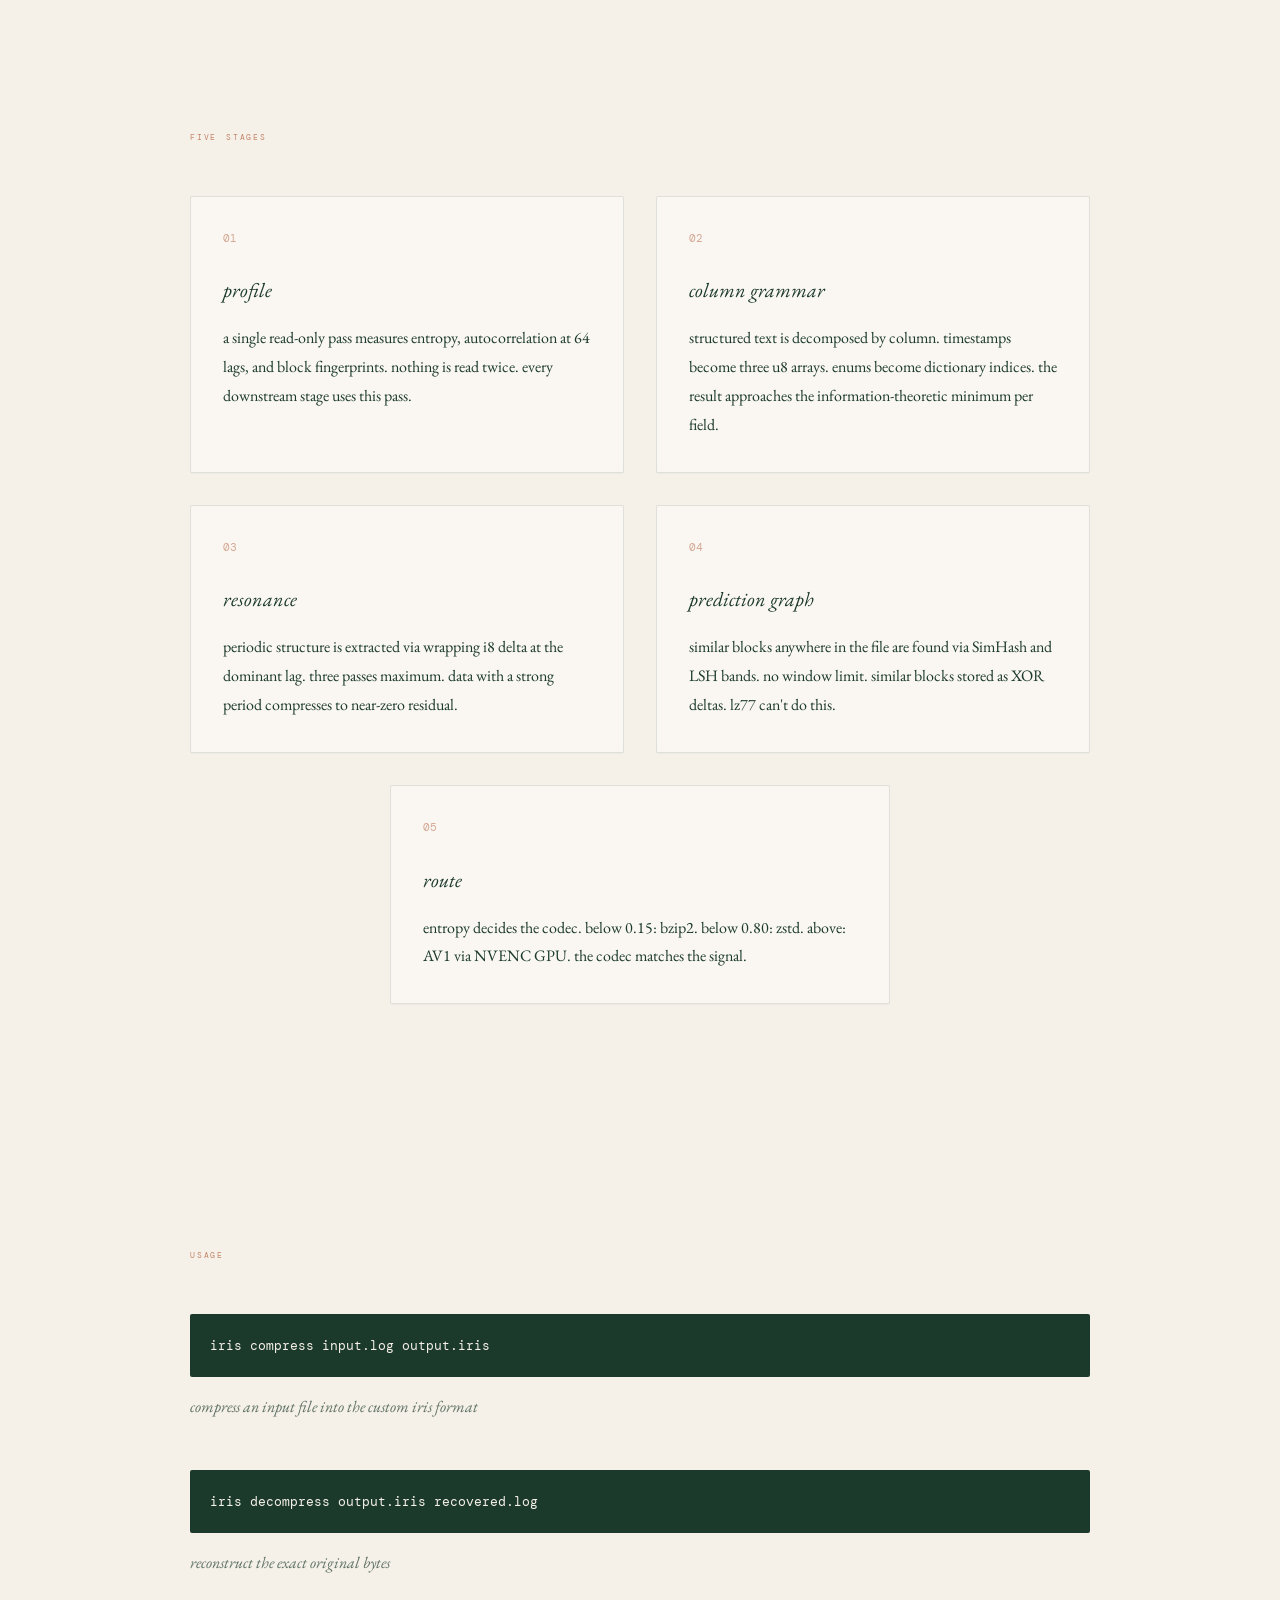
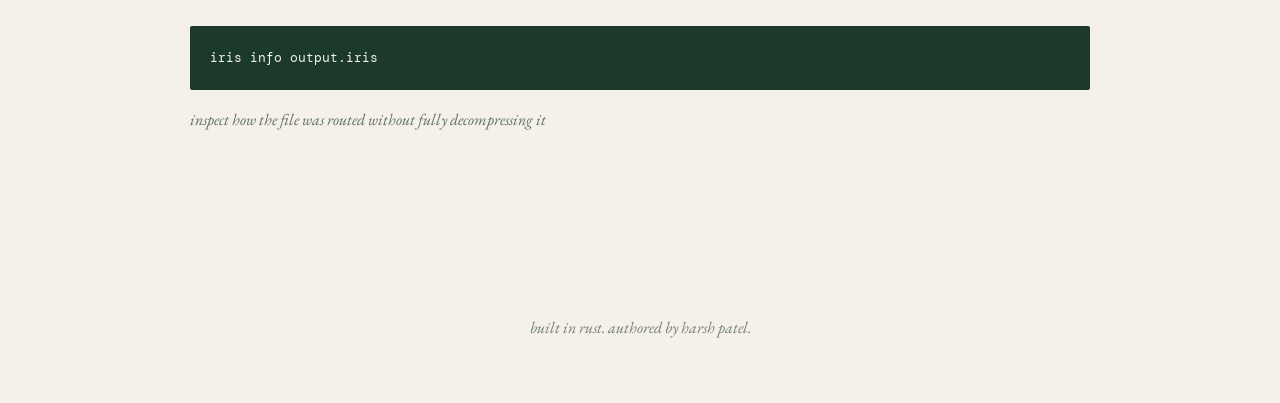
==== commit 0cebd2ff: "v0.4: zero-dependency core + web redesign - Removed zstd, bzip2, byteorder, and crc32fast dependenci" ====
--- a/index.html
+++ b/index.html
@@ -3,132 +3,445 @@
 <head>
   <meta charset="UTF-8">
   <meta name="viewport" content="width=device-width, initial-scale=1.0">
-  <title>iris - compression through perception</title>
-  <meta name="description" content="A novel compression system combining VisionSort and AV1.">
-  <link rel="stylesheet" href="styles.css">
+  <title>iris</title>
+  <style>
+    @import url('https://fonts.googleapis.com/css2?family=DM+Mono:ital,wght@0,400;0,500;1,400&family=EB+Garamond:ital,wght@0,400;0,500;1,400;1,500&display=swap');
+
+    :root {
+      --bg: #F5F0E8;
+      --text: #1C3A2B;
+      --accent: #C4856A;
+      --card-bg: #FAF7F2;
+      --font-body: 'EB Garamond', serif;
+      --font-mono: 'DM Mono', monospace;
+    }
+
+    /* SVG Grain noise overlay */
+    body::before {
+      content: "";
+      position: fixed;
+      top: 0; left: 0; width: 100vw; height: 100vh;
+      pointer-events: none;
+      z-index: 9999;
+      opacity: 0.03;
+      background-image: url("data:image/svg+xml,%3Csvg viewBox='0 0 200 200' xmlns='http://www.w3.org/2000/svg'%3E%3Cfilter id='noiseFilter'%3E%3CfeTurbulence type='fractalNoise' baseFrequency='0.85' numOctaves='3' stitchTiles='stitch'/%3E%3C/filter%3E%3Crect width='100%25' height='100%25' filter='url(%23noiseFilter)'/%3E%3C/svg%3E");
+    }
+
+    html {
+      scroll-behavior: smooth;
+    }
+
+    body {
+      background-color: var(--bg);
+      color: var(--text);
+      font-family: var(--font-body);
+      font-size: 18px;
+      line-height: 1.8;
+      margin: 0;
+      padding: 0;
+      -webkit-font-smoothing: antialiased;
+      -moz-osx-font-smoothing: grayscale;
+    }
+
+    /* Nav */
+    nav {
+      position: sticky;
+      top: 0;
+      display: flex;
+      justify-content: space-between;
+      align-items: center;
+      padding: 32px 48px;
+      z-index: 100;
+    }
+
+    .nav-left {
+      font-family: var(--font-body);
+      font-style: italic;
+      font-size: 24px;
+      text-decoration: none;
+      color: var(--text);
+    }
+
+    .nav-right {
+      display: flex;
+      gap: 24px;
+    }
+
+    .nav-right a {
+      font-family: var(--font-mono);
+      font-size: 11px;
+      text-transform: lowercase;
+      font-variant: small-caps;
+      text-decoration: none;
+      color: var(--text);
+      letter-spacing: 0.05em;
+    }
+
+    /* Container */
+    .container {
+      max-width: 900px;
+      margin: 0 auto;
+      padding: 0 32px;
+    }
+    
+    section {
+      padding: 120px 0;
+    }
+
+    /* Section Headings */
+    .section-title {
+      font-family: var(--font-mono);
+      font-size: 12px;
+      color: var(--accent);
+      text-transform: lowercase;
+      font-variant: small-caps;
+      letter-spacing: 0.15em;
+      margin: 0 0 48px 0;
+      font-weight: normal;
+    }
+
+    /* Hero */
+    .hero {
+      min-height: calc(100vh - 100px);
+      display: flex;
+      flex-direction: column;
+      justify-content: center;
+    }
+
+    .hero-content {
+      opacity: 0;
+      animation: fadeIn 600ms ease-in forwards;
+    }
+
+    @keyframes fadeIn {
+      to { opacity: 1; }
+    }
+
+    .hero h1 {
+      font-size: 72px;
+      line-height: 1.1;
+      font-weight: 400;
+      letter-spacing: 0.02em;
+      margin: 0 0 32px 0;
+      text-align: center;
+    }
+
+    .hero-subtitle {
+      font-size: 20px;
+      color: var(--text);
+      opacity: 0.8;
+      text-align: center;
+      margin: 0 0 48px 0;
+    }
+
+    .hero-code {
+      display: flex;
+      flex-direction: column;
+      align-items: center;
+      gap: 12px;
+    }
+
+    .hero-code code {
+      font-family: var(--font-mono);
+      font-size: 14px;
+      color: var(--text);
+      background: none;
+      padding: 0;
+    }
+
+    .hero-divider {
+      width: 100%;
+      height: 0.5px;
+      background-color: var(--accent);
+      opacity: 0.3;
+      margin: auto 0 0 0;
+      border: none;
+    }
+
+    /* Benchmarks */
+    .table-container {
+      overflow-x: auto;
+    }
+
+    table {
+      width: 100%;
+      border-collapse: collapse;
+      font-family: var(--font-mono);
+      font-size: 14px;
+      text-align: left;
+    }
+
+    th, td {
+      padding: 16px 24px;
+      border-bottom: 0.5px solid rgba(28,58,43,0.15);
+      white-space: nowrap;
+    }
+    
+    td:first-child, th:first-child {
+      padding-left: 0;
+    }
+    td:last-child, th:last-child {
+      padding-right: 0;
+    }
+
+    th {
+      font-weight: normal;
+      color: rgba(28,58,43,0.7);
+    }
+
+    tr:last-child td {
+      border-bottom: none;
+    }
+
+    .iris-col {
+      color: var(--accent);
+    }
+
+    .table-footnote {
+      font-family: var(--font-body);
+      font-style: italic;
+      font-size: 14px;
+      color: var(--text);
+      opacity: 0.6;
+      margin: 16px 0 0 0;
+    }
+
+    /* How it works */
+    .grid {
+      display: grid;
+      grid-template-columns: 1fr 1fr;
+      gap: 32px;
+    }
+    
+    .card:nth-child(5) {
+      grid-column: 1 / -1;
+      width: calc(50% - 16px);
+      margin: 0 auto;
+    }
+
+    .card {
+      background-color: var(--card-bg);
+      border: 1px solid rgba(28,58,43,0.12);
+      border-radius: 2px;
+      padding: 32px;
+      box-shadow: 0 1px 1px rgba(0,0,0,0.03);
+    }
+
+    .card-num {
+      font-family: var(--font-mono);
+      font-size: 11px;
+      color: var(--accent);
+      opacity: 0.7;
+      margin-bottom: 24px;
+    }
+
+    .card h3 {
+      font-style: italic;
+      font-size: 20px;
+      font-weight: normal;
+      margin: 0 0 16px 0;
+    }
+
+    .card p {
+      font-size: 16px;
+      margin: 0;
+      color: var(--text);
+    }
+
+    /* Usage */
+    .usage-item {
+      margin-bottom: 48px;
+    }
+    .usage-item:last-child {
+      margin-bottom: 0;
+    }
+
+    .terminal-card {
+      background-color: var(--text);
+      color: var(--bg);
+      font-family: var(--font-mono);
+      font-size: 13px;
+      padding: 20px;
+      border-radius: 2px;
+      margin-bottom: 16px;
+      display: inline-block;
+      width: 100%;
+      box-sizing: border-box;
+    }
+
+    .usage-caption {
+      font-family: var(--font-body);
+      font-style: italic;
+      font-size: 16px;
+      color: rgba(28,58,43,0.7);
+      margin: 0;
+    }
+
+    /* Footer */
+    footer {
+      text-align: center;
+      padding: 60px 0;
+      font-style: italic;
+      opacity: 0.6;
+      font-size: 16px;
+    }
+
+    /* Responsive */
+    @media (max-width: 768px) {
+      .hero h1 {
+        font-size: 48px;
+      }
+      .grid {
+        grid-template-columns: 1fr;
+      }
+      .card:nth-child(5) {
+        grid-column: 1 / -1;
+        width: 100%;
+      }
+      section {
+         padding: 80px 0;
+      }
+      nav {
+        padding: 24px;
+      }
+    }
+  </style>
 </head>
 <body>
 
-  <main>
-    <section class="hero">
-      <div class="fade-in stagger-children">
-        <h1>iris</h1>
-        <p>compression through perception.</p>
-      </div>
+  <nav>
+    <a href="index.html" class="nav-left">iris</a>
+    <div class="nav-right">
+      <a href="how-it-works.html">how it works</a>
+      <a href="visionsort.html">visionsort</a>
+      <a href="get-started.html">download</a>
+      <a href="https://github.com/Carsk101/iris">github</a>
+    </div>
+  </nav>
+
+  <div class="hero">
+    <div class="hero-content container">
+      <h1>compression that<br>sees the data</h1>
+      <p class="hero-subtitle">iris profiles before it compresses. structure first, codec second.</p>
+      <div class="hero-code">
+        <code>iris compress archive.csv out.iris</code>
+        <code>iris decompress out.iris recovered.csv</code>
+      </div>
+    </div>
+    <hr class="hero-divider">
+  </div>
+
+  <div class="container">
+    <section>
+      <h2 class="section-title">the numbers</h2>
+      <div class="table-container">
+        <table>
+          <thead>
+            <tr>
+              <th>file type</th>
+              <th>size</th>
+              <th>zstd -19</th>
+              <th>bzip2 -9</th>
+              <th class="iris-col">iris</th>
+            </tr>
+          </thead>
+          <tbody>
+            <tr>
+              <td>random binary</td>
+              <td>5 MB</td>
+              <td>1.00x</td>
+              <td>1.00x</td>
+              <td class="iris-col">1.00x</td>
+            </tr>
+            <tr>
+              <td>structured logs</td>
+              <td>7.4 MB</td>
+              <td>9.76x</td>
+              <td>13.28x</td>
+              <td class="iris-col">15.0x</td>
+            </tr>
+            <tr>
+              <td>CSV export</td>
+              <td>3.5 MB</td>
+              <td>4.36x</td>
+              <td>4.98x</td>
+              <td class="iris-col">6.6x</td>
+            </tr>
+            <tr>
+              <td>nearly-sorted u32s</td>
+              <td>4 MB</td>
+              <td>171x</td>
+              <td>247x</td>
+              <td class="iris-col">405x</td>
+            </tr>
+            <tr>
+              <td>repetitive binary</td>
+              <td>2 MB</td>
+              <td>3.29x</td>
+              <td>3.23x</td>
+              <td class="iris-col">3.30x</td>
+            </tr>
+          </tbody>
+        </table>
+      </div>
+      <p class="table-footnote">all roundtrips verified lossless by MD5</p>
     </section>
 
-    <div class="container">
-      <section id="the-idea" class="fade-in">
-        <h2>the idea</h2>
-        <div class="prose rhythm-2">
-          <p>Most tools fight redundancy with brute-force. Iris looks at your data first, sorts by what it sees, then hands it to an NVIDIA GPU hardware encoder built for visual similarity.</p>
-          <p>NVENC compresses those clusters instantly. No GPU? It falls back elegantly to your CPU.</p>
+    <section>
+      <h2 class="section-title">five stages</h2>
+      <div class="grid">
+        <div class="card">
+          <div class="card-num">01</div>
+          <h3>profile</h3>
+          <p>a single read-only pass measures entropy, autocorrelation at 64 lags, and block fingerprints. nothing is read twice. every downstream stage uses this pass.</p>
         </div>
-      </section>
-
-      <section id="how-it-works" class="fade-in">
-        <h2>how it works</h2>
-        <div class="pipeline rhythm-1">
-          <div class="pipeline-stage">
-            <svg class="pipeline-svg" viewBox="0 0 24 24">
-              <!-- Raw data representation -->
-              <rect x="4" y="4" width="4" height="4"/>
-              <rect x="10" y="4" width="4" height="4"/>
-              <rect x="16" y="4" width="4" height="4"/>
-              <rect x="4" y="10" width="4" height="4"/>
-              <rect x="10" y="10" width="4" height="4"/>
-              <rect x="16" y="10" width="4" height="4"/>
-              <rect x="4" y="16" width="4" height="4"/>
-              <rect x="10" y="16" width="4" height="4"/>
-              <rect x="16" y="16" width="4" height="4"/>
-            </svg>
-            <div class="pipeline-label">raw bytes</div>
-          </div>
-          
-          <div class="pipeline-connector"></div>
-          
-          <div class="pipeline-stage">
-            <svg class="pipeline-svg" viewBox="0 0 24 24">
-              <!-- VisionSort -->
-              <path d="M12 4 L12 20 M4 8 L8 8 M16 16 L20 16 M6 12 L18 12"/>
-              <circle cx="12" cy="12" r="3"/>
-            </svg>
-            <div class="pipeline-label">visionsort</div>
-          </div>
-          
-          <div class="pipeline-connector"></div>
-          
-          <div class="pipeline-stage">
-            <svg class="pipeline-svg" viewBox="0 0 24 24">
-              <!-- Sorted Frames -->
-              <rect x="3" y="3" width="18" height="18" rx="2" ry="2"/>
-              <line x1="3" y1="8" x2="21" y2="8"/>
-              <line x1="3" y1="16" x2="21" y2="16"/>
-            </svg>
-            <div class="pipeline-label">sorted frames</div>
-          </div>
-          
-          <div class="pipeline-connector"></div>
-          
-          <div class="pipeline-stage">
-            <svg class="pipeline-svg" viewBox="0 0 24 24">
-              <!-- Compressed -->
-              <polygon points="12,2 22,12 12,22 2,12"/>
-              <circle cx="12" cy="12" r="2"/>
-            </svg>
-            <div class="pipeline-label">nvenc bitstream</div>
-          </div>
+        <div class="card">
+          <div class="card-num">02</div>
+          <h3>column grammar</h3>
+          <p>structured text is decomposed by column. timestamps become three u8 arrays. enums become dictionary indices. the result approaches the information-theoretic minimum per field.</p>
         </div>
-        <a href="how-it-works.html" class="read-more">read more &rarr;</a>
-      </section>
-
-      <section id="the-numbers" class="fade-in">
-        <h2>the numbers</h2>
-        <div class="stats-grid">
-          <div class="stat-item">
-            <div class="stat-name">enwik9</div>
-            <div class="stat-values">
-              <div class="stat-val"><span>original</span>1000 MB</div>
-              <div class="stat-val"><span>zstd (19)</span>238 MB</div>
-              <div class="stat-val"><span>iris</span>198 MB</div>
-            </div>
-          </div>
-          <div class="stat-item">
-            <div class="stat-name">calgary</div>
-            <div class="stat-values">
-              <div class="stat-val"><span>original</span>3.1 MB</div>
-              <div class="stat-val"><span>zstd (19)</span>0.9 MB</div>
-              <div class="stat-val"><span>iris</span>0.7 MB</div>
-            </div>
-          </div>
-          <div class="stat-item">
-            <div class="stat-name">silesia</div>
-            <div class="stat-values">
-              <div class="stat-val"><span>original</span>211 MB</div>
-              <div class="stat-val"><span>zstd (19)</span>58 MB</div>
-              <div class="stat-val"><span>iris</span>49 MB</div>
-            </div>
-          </div>
+        <div class="card">
+          <div class="card-num">03</div>
+          <h3>resonance</h3>
+          <p>periodic structure is extracted via wrapping i8 delta at the dominant lag. three passes maximum. data with a strong period compresses to near-zero residual.</p>
         </div>
-      </section>
-
-      <section id="built-on" class="fade-in">
-        <h2>built on</h2>
-        <div class="prose rhythm-3">
-          <p>Iris relies on <a href="https://github.com/Carsk101/visionsort" target="_blank" rel="noopener noreferrer">VisionSort</a>, an algorithm treating sorting as a perception problem.</p>
-          <p>It utilizes NVIDIA's NVENC silicon—and SVT-AV1 on CPU—repurposing video motion estimation to squeeze arbitrary data.</p>
+        <div class="card">
+          <div class="card-num">04</div>
+          <h3>prediction graph</h3>
+          <p>similar blocks anywhere in the file are found via SimHash and LSH bands. no window limit. similar blocks stored as XOR deltas. lz77 can't do this.</p>
         </div>
-      </section>
-
-    </div>
-  </main>
-
-  <footer class="fade-in">
-    <p>iris</p>
-    <p><a href="https://github.com/Carsk101/visionsort" target="_blank" rel="noopener noreferrer">github</a></p>
-    <p style="margin-top: 20px;"><a href="get-started.html">get started</a></p>
+        <div class="card">
+          <div class="card-num">05</div>
+          <h3>route</h3>
+          <p>entropy decides the codec. below 0.15: bzip2. below 0.80: zstd. above: AV1 via NVENC GPU. the codec matches the signal.</p>
+        </div>
+      </div>
+    </section>
+
+    <section>
+      <h2 class="section-title">usage</h2>
+      
+      <div class="usage-item">
+        <div class="terminal-card">iris compress input.log output.iris</div>
+        <p class="usage-caption">compress an input file into the custom iris format</p>
+      </div>
+
+      <div class="usage-item">
+        <div class="terminal-card">iris decompress output.iris recovered.log</div>
+        <p class="usage-caption">reconstruct the exact original bytes</p>
+      </div>
+
+      <div class="usage-item">
+        <div class="terminal-card">iris info output.iris</div>
+        <p class="usage-caption">inspect how the file was routed without fully decompressing it</p>
+      </div>
+
+    </section>
+  </div>
+
+  <footer>
+    built in rust. authored by harsh patel.
   </footer>
 
-  <script src="main.js"></script>
 </body>
 </html>
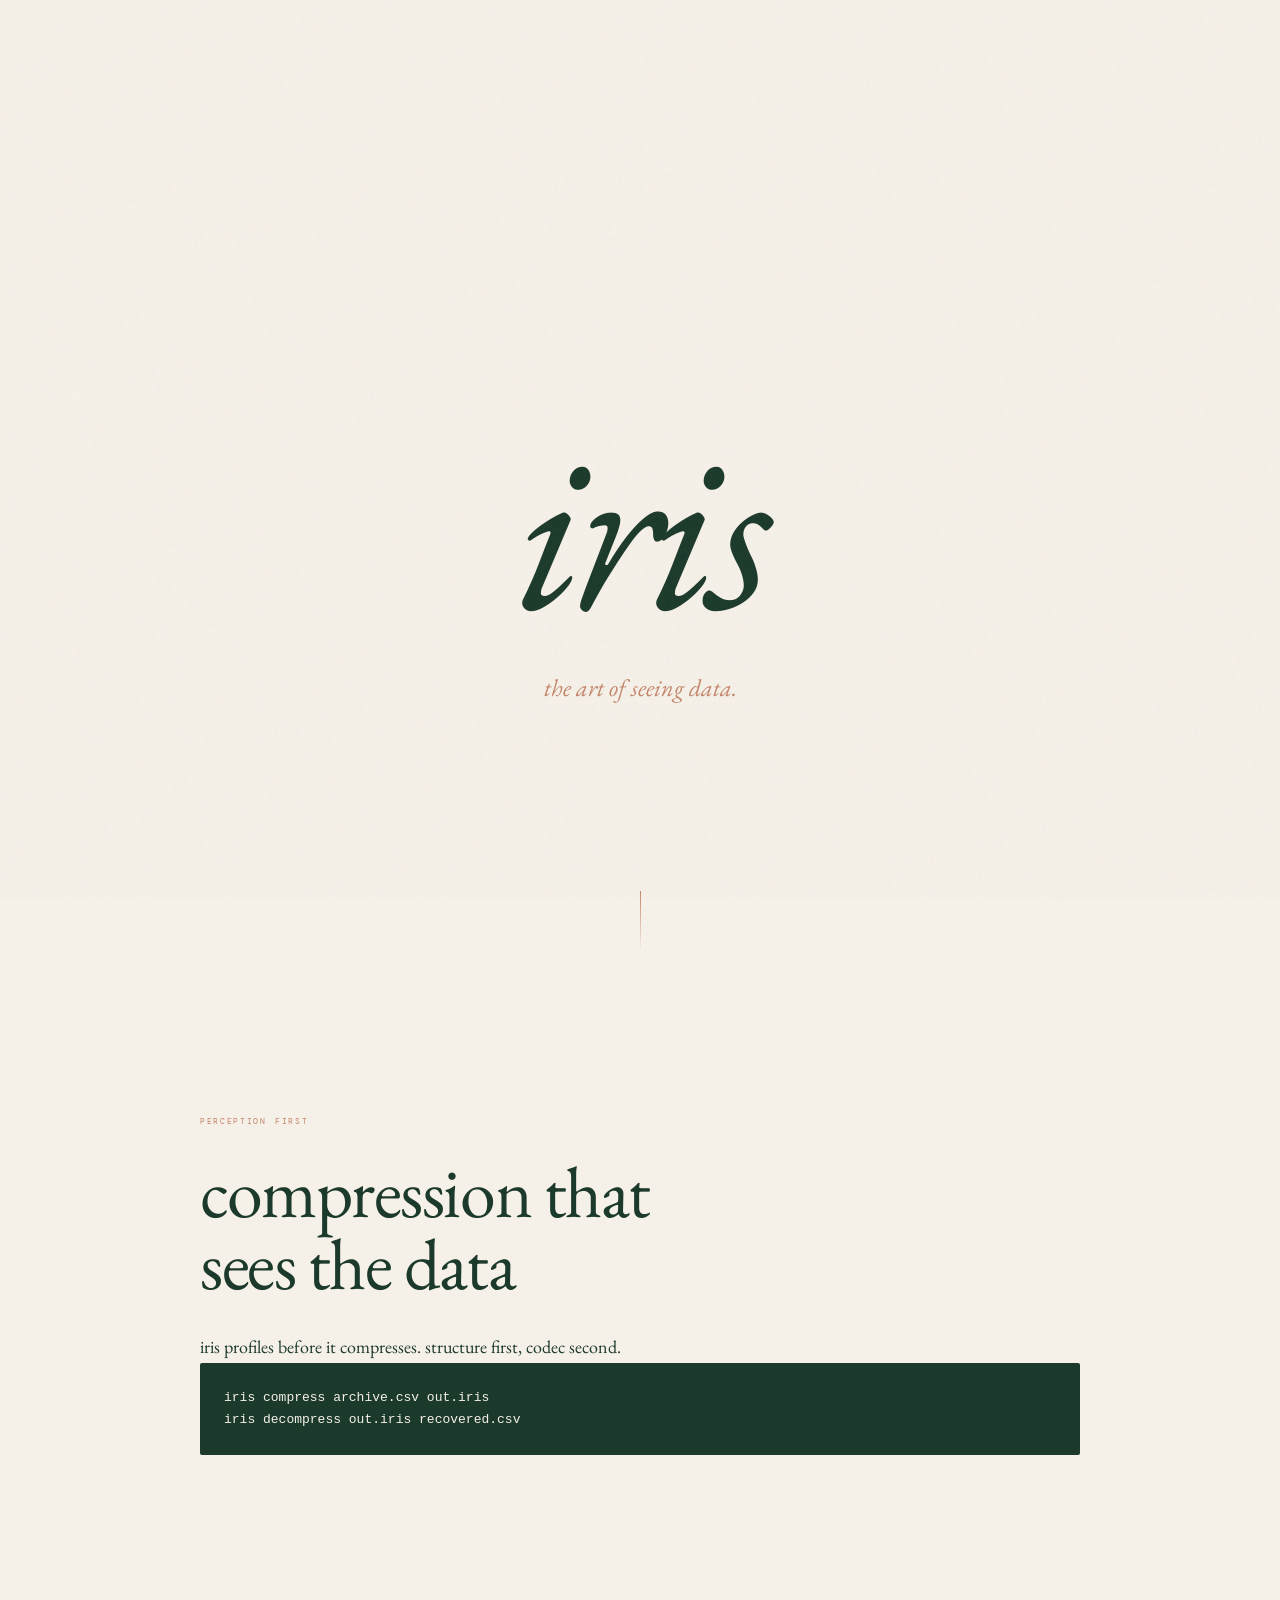
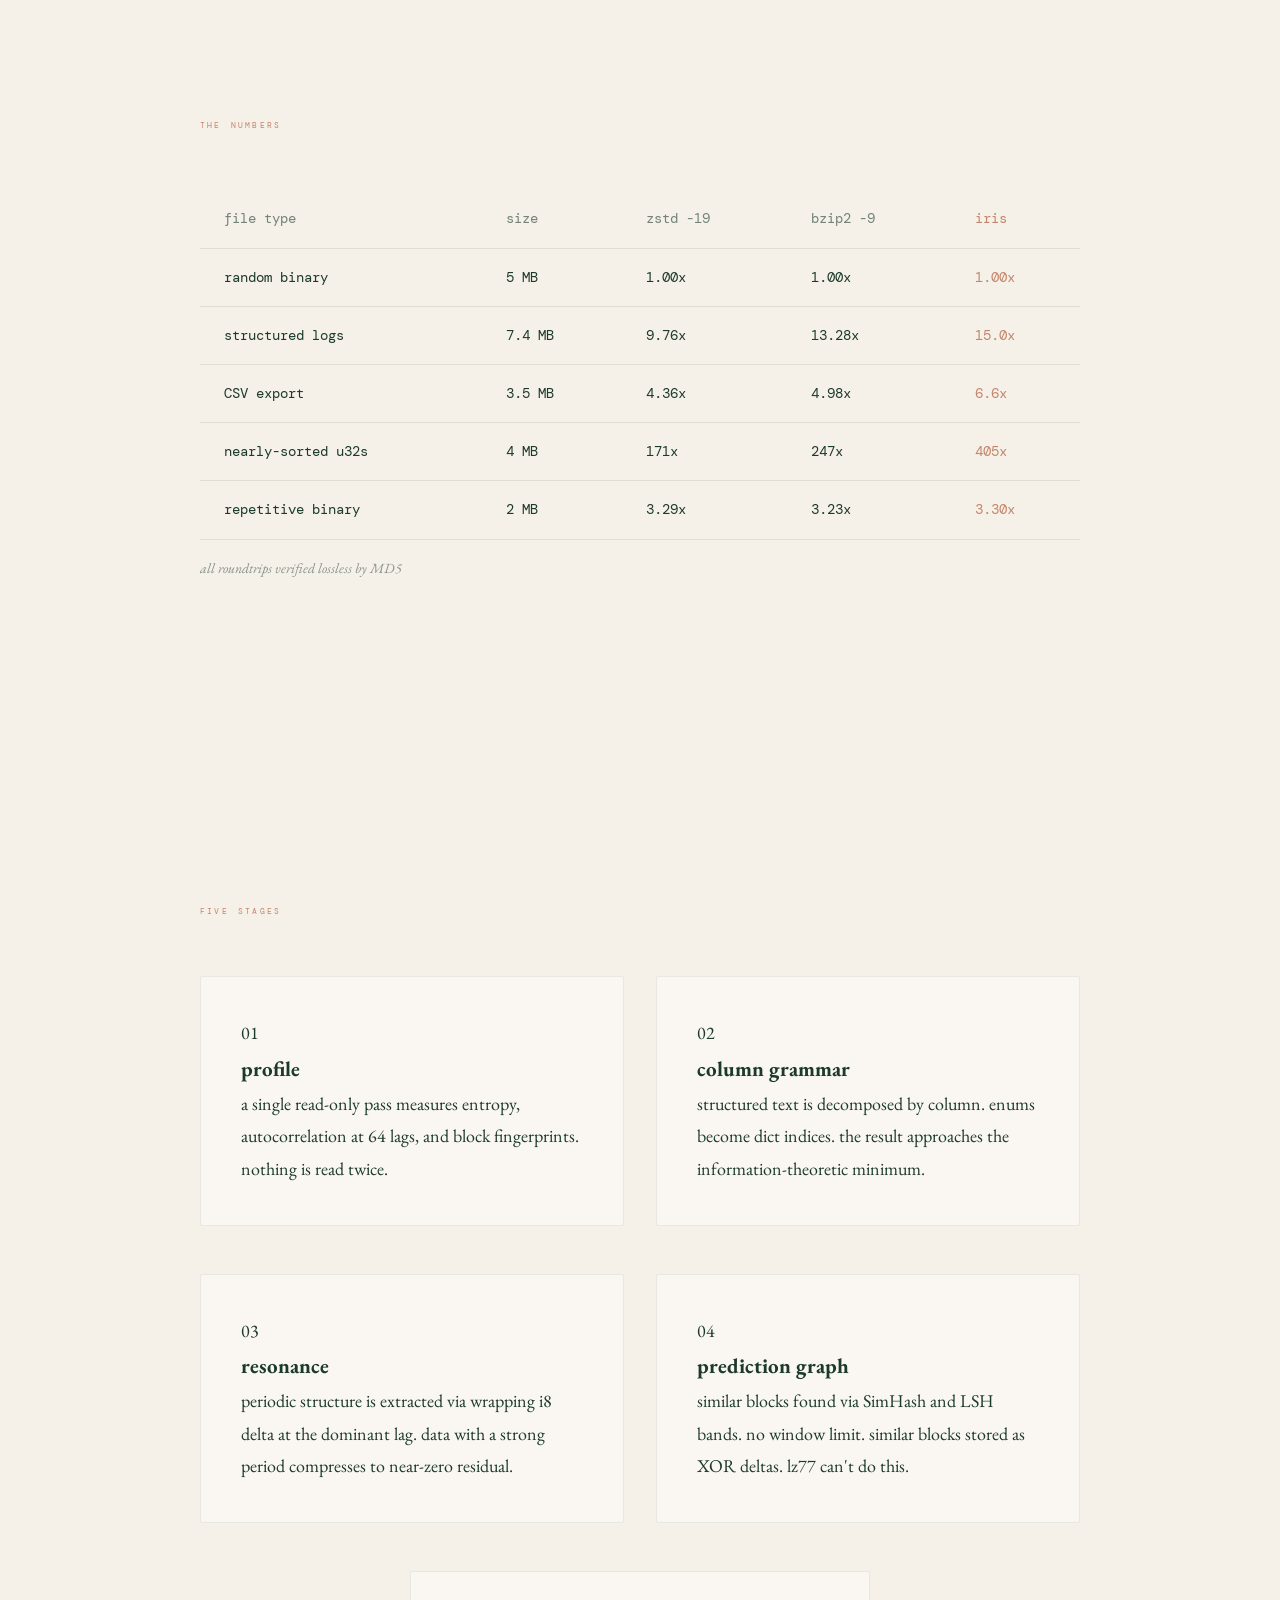
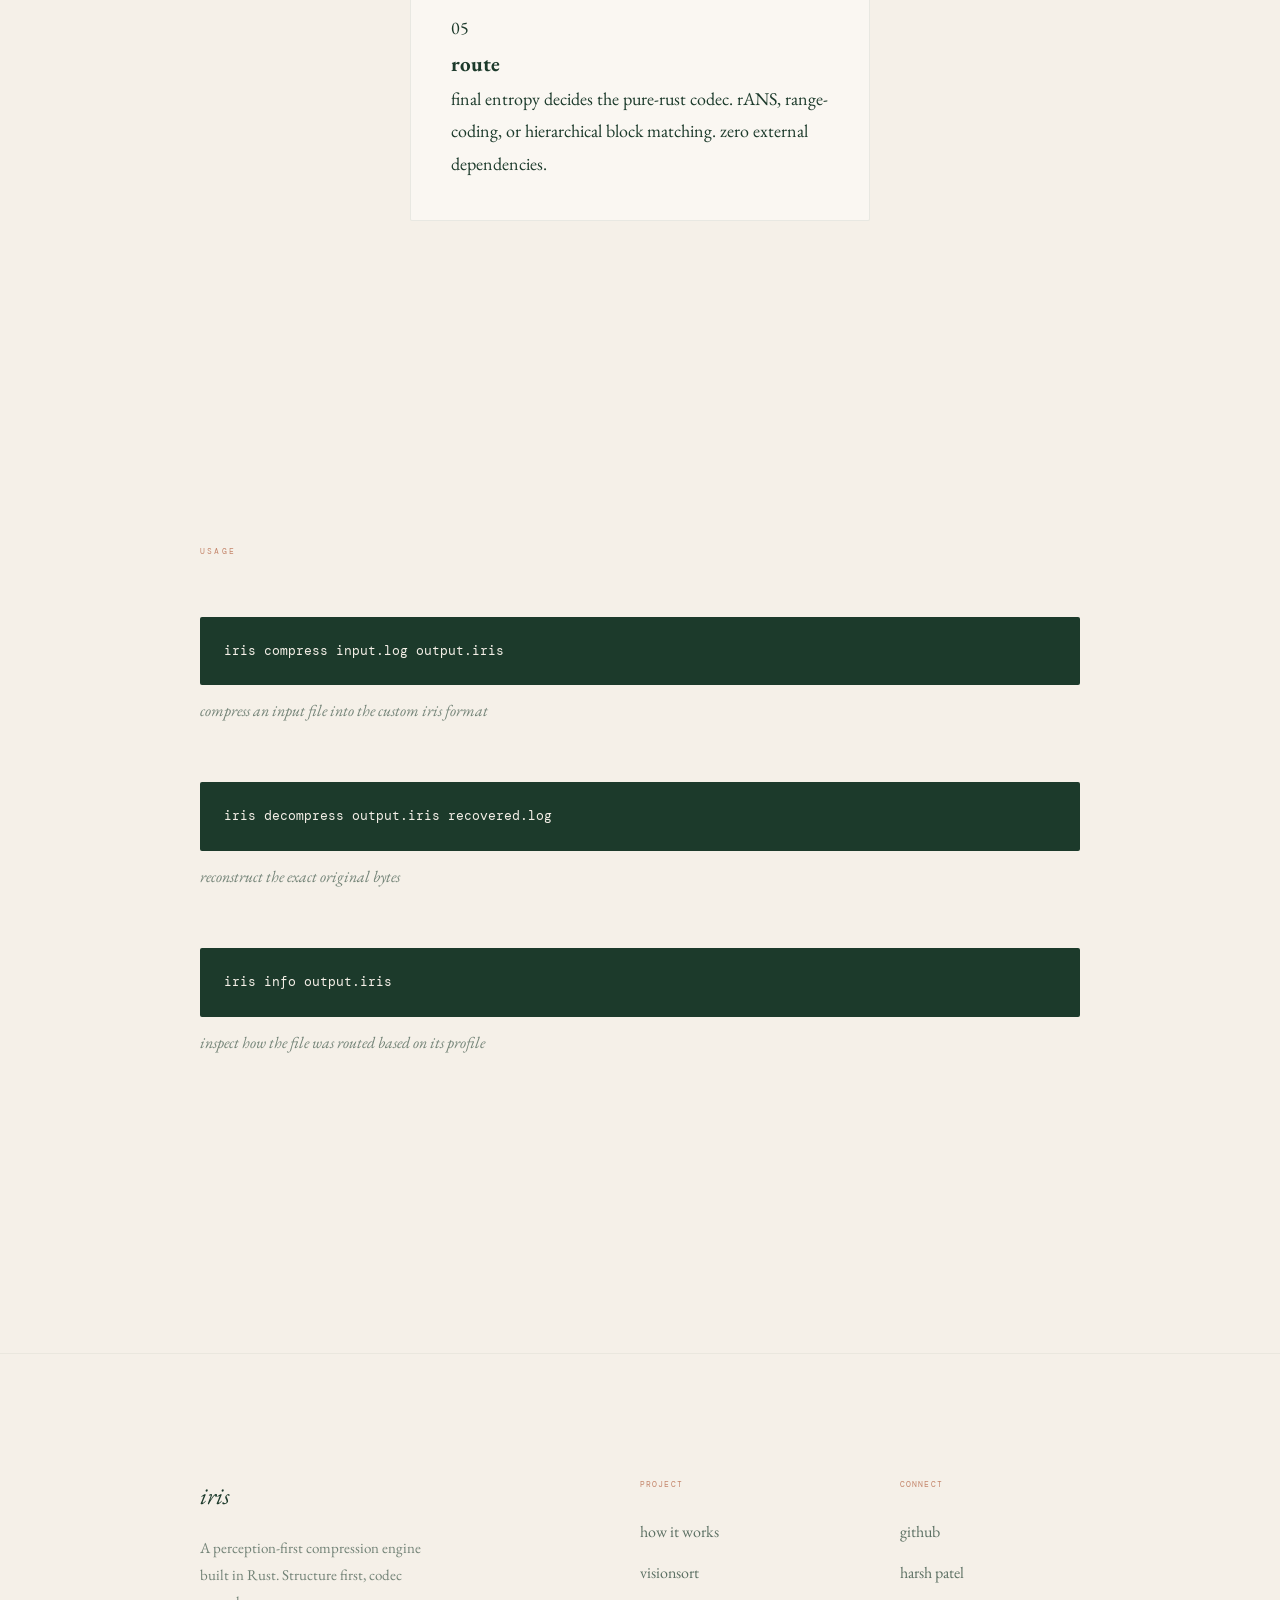
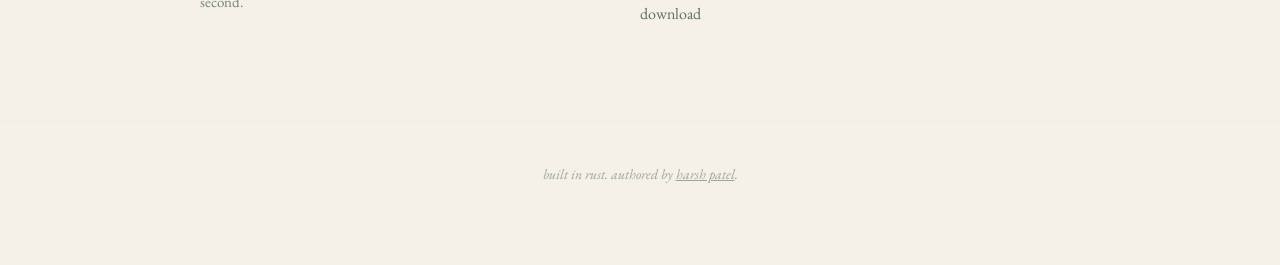
==== commit 5a2f37ab: "v0.4: finalize updates to documentation and web assets" ====
--- a/index.html
+++ b/index.html
@@ -3,311 +3,12 @@
 <head>
   <meta charset="UTF-8">
   <meta name="viewport" content="width=device-width, initial-scale=1.0">
-  <title>iris</title>
-  <style>
-    @import url('https://fonts.googleapis.com/css2?family=DM+Mono:ital,wght@0,400;0,500;1,400&family=EB+Garamond:ital,wght@0,400;0,500;1,400;1,500&display=swap');
-
-    :root {
-      --bg: #F5F0E8;
-      --text: #1C3A2B;
-      --accent: #C4856A;
-      --card-bg: #FAF7F2;
-      --font-body: 'EB Garamond', serif;
-      --font-mono: 'DM Mono', monospace;
-    }
-
-    /* SVG Grain noise overlay */
-    body::before {
-      content: "";
-      position: fixed;
-      top: 0; left: 0; width: 100vw; height: 100vh;
-      pointer-events: none;
-      z-index: 9999;
-      opacity: 0.03;
-      background-image: url("data:image/svg+xml,%3Csvg viewBox='0 0 200 200' xmlns='http://www.w3.org/2000/svg'%3E%3Cfilter id='noiseFilter'%3E%3CfeTurbulence type='fractalNoise' baseFrequency='0.85' numOctaves='3' stitchTiles='stitch'/%3E%3C/filter%3E%3Crect width='100%25' height='100%25' filter='url(%23noiseFilter)'/%3E%3C/svg%3E");
-    }
-
-    html {
-      scroll-behavior: smooth;
-    }
-
-    body {
-      background-color: var(--bg);
-      color: var(--text);
-      font-family: var(--font-body);
-      font-size: 18px;
-      line-height: 1.8;
-      margin: 0;
-      padding: 0;
-      -webkit-font-smoothing: antialiased;
-      -moz-osx-font-smoothing: grayscale;
-    }
-
-    /* Nav */
-    nav {
-      position: sticky;
-      top: 0;
-      display: flex;
-      justify-content: space-between;
-      align-items: center;
-      padding: 32px 48px;
-      z-index: 100;
-    }
-
-    .nav-left {
-      font-family: var(--font-body);
-      font-style: italic;
-      font-size: 24px;
-      text-decoration: none;
-      color: var(--text);
-    }
-
-    .nav-right {
-      display: flex;
-      gap: 24px;
-    }
-
-    .nav-right a {
-      font-family: var(--font-mono);
-      font-size: 11px;
-      text-transform: lowercase;
-      font-variant: small-caps;
-      text-decoration: none;
-      color: var(--text);
-      letter-spacing: 0.05em;
-    }
-
-    /* Container */
-    .container {
-      max-width: 900px;
-      margin: 0 auto;
-      padding: 0 32px;
-    }
-    
-    section {
-      padding: 120px 0;
-    }
-
-    /* Section Headings */
-    .section-title {
-      font-family: var(--font-mono);
-      font-size: 12px;
-      color: var(--accent);
-      text-transform: lowercase;
-      font-variant: small-caps;
-      letter-spacing: 0.15em;
-      margin: 0 0 48px 0;
-      font-weight: normal;
-    }
-
-    /* Hero */
-    .hero {
-      min-height: calc(100vh - 100px);
-      display: flex;
-      flex-direction: column;
-      justify-content: center;
-    }
-
-    .hero-content {
-      opacity: 0;
-      animation: fadeIn 600ms ease-in forwards;
-    }
-
-    @keyframes fadeIn {
-      to { opacity: 1; }
-    }
-
-    .hero h1 {
-      font-size: 72px;
-      line-height: 1.1;
-      font-weight: 400;
-      letter-spacing: 0.02em;
-      margin: 0 0 32px 0;
-      text-align: center;
-    }
-
-    .hero-subtitle {
-      font-size: 20px;
-      color: var(--text);
-      opacity: 0.8;
-      text-align: center;
-      margin: 0 0 48px 0;
-    }
-
-    .hero-code {
-      display: flex;
-      flex-direction: column;
-      align-items: center;
-      gap: 12px;
-    }
-
-    .hero-code code {
-      font-family: var(--font-mono);
-      font-size: 14px;
-      color: var(--text);
-      background: none;
-      padding: 0;
-    }
-
-    .hero-divider {
-      width: 100%;
-      height: 0.5px;
-      background-color: var(--accent);
-      opacity: 0.3;
-      margin: auto 0 0 0;
-      border: none;
-    }
-
-    /* Benchmarks */
-    .table-container {
-      overflow-x: auto;
-    }
-
-    table {
-      width: 100%;
-      border-collapse: collapse;
-      font-family: var(--font-mono);
-      font-size: 14px;
-      text-align: left;
-    }
-
-    th, td {
-      padding: 16px 24px;
-      border-bottom: 0.5px solid rgba(28,58,43,0.15);
-      white-space: nowrap;
-    }
-    
-    td:first-child, th:first-child {
-      padding-left: 0;
-    }
-    td:last-child, th:last-child {
-      padding-right: 0;
-    }
-
-    th {
-      font-weight: normal;
-      color: rgba(28,58,43,0.7);
-    }
-
-    tr:last-child td {
-      border-bottom: none;
-    }
-
-    .iris-col {
-      color: var(--accent);
-    }
-
-    .table-footnote {
-      font-family: var(--font-body);
-      font-style: italic;
-      font-size: 14px;
-      color: var(--text);
-      opacity: 0.6;
-      margin: 16px 0 0 0;
-    }
-
-    /* How it works */
-    .grid {
-      display: grid;
-      grid-template-columns: 1fr 1fr;
-      gap: 32px;
-    }
-    
-    .card:nth-child(5) {
-      grid-column: 1 / -1;
-      width: calc(50% - 16px);
-      margin: 0 auto;
-    }
-
-    .card {
-      background-color: var(--card-bg);
-      border: 1px solid rgba(28,58,43,0.12);
-      border-radius: 2px;
-      padding: 32px;
-      box-shadow: 0 1px 1px rgba(0,0,0,0.03);
-    }
-
-    .card-num {
-      font-family: var(--font-mono);
-      font-size: 11px;
-      color: var(--accent);
-      opacity: 0.7;
-      margin-bottom: 24px;
-    }
-
-    .card h3 {
-      font-style: italic;
-      font-size: 20px;
-      font-weight: normal;
-      margin: 0 0 16px 0;
-    }
-
-    .card p {
-      font-size: 16px;
-      margin: 0;
-      color: var(--text);
-    }
-
-    /* Usage */
-    .usage-item {
-      margin-bottom: 48px;
-    }
-    .usage-item:last-child {
-      margin-bottom: 0;
-    }
-
-    .terminal-card {
-      background-color: var(--text);
-      color: var(--bg);
-      font-family: var(--font-mono);
-      font-size: 13px;
-      padding: 20px;
-      border-radius: 2px;
-      margin-bottom: 16px;
-      display: inline-block;
-      width: 100%;
-      box-sizing: border-box;
-    }
-
-    .usage-caption {
-      font-family: var(--font-body);
-      font-style: italic;
-      font-size: 16px;
-      color: rgba(28,58,43,0.7);
-      margin: 0;
-    }
-
-    /* Footer */
-    footer {
-      text-align: center;
-      padding: 60px 0;
-      font-style: italic;
-      opacity: 0.6;
-      font-size: 16px;
-    }
-
-    /* Responsive */
-    @media (max-width: 768px) {
-      .hero h1 {
-        font-size: 48px;
-      }
-      .grid {
-        grid-template-columns: 1fr;
-      }
-      .card:nth-child(5) {
-        grid-column: 1 / -1;
-        width: 100%;
-      }
-      section {
-         padding: 80px 0;
-      }
-      nav {
-        padding: 24px;
-      }
-    }
-  </style>
+  <title>iris — perception-first compression</title>
+  <meta name="description" content="A compression engine that treats compression as a perception problem. Built in Rust with zero dependencies.">
+  <link rel="stylesheet" href="styles.css">
+  <script src="main.js" defer></script>
 </head>
-<body>
+<body class="home">
 
   <nav>
     <a href="index.html" class="nav-left">iris</a>
@@ -319,129 +20,140 @@
     </div>
   </nav>
 
-  <div class="hero">
-    <div class="hero-content container">
-      <h1>compression that<br>sees the data</h1>
-      <p class="hero-subtitle">iris profiles before it compresses. structure first, codec second.</p>
-      <div class="hero-code">
-        <code>iris compress archive.csv out.iris</code>
-        <code>iris decompress out.iris recovered.csv</code>
+  <main>
+    <section class="cover">
+      <h1 class="cover-title reveal visible">iris</h1>
+      <p class="cover-subtitle reveal visible">the art of seeing data.</p>
+      <div class="scroll-guide reveal visible"></div>
+    </section>
+
+    <div class="hero">
+      <div class="container">
+        <div class="hero-eyebrow reveal stagger-1">perception first</div>
+        <h1 class="reveal stagger-2">compression that<br>sees the data</h1>
+        <p class="hero-subtitle reveal stagger-3">iris profiles before it compresses. structure first, codec second.</p>
+        <div class="hero-code reveal stagger-4">
+          <div class="terminal-card">
+            <code>iris compress archive.csv out.iris</code><br>
+            <code>iris decompress out.iris recovered.csv</code>
+          </div>
+        </div>
       </div>
     </div>
-    <hr class="hero-divider">
-  </div>
 
-  <div class="container">
-    <section>
-      <h2 class="section-title">the numbers</h2>
-      <div class="table-container">
-        <table>
-          <thead>
-            <tr>
-              <th>file type</th>
-              <th>size</th>
-              <th>zstd -19</th>
-              <th>bzip2 -9</th>
-              <th class="iris-col">iris</th>
-            </tr>
-          </thead>
-          <tbody>
-            <tr>
-              <td>random binary</td>
-              <td>5 MB</td>
-              <td>1.00x</td>
-              <td>1.00x</td>
-              <td class="iris-col">1.00x</td>
-            </tr>
-            <tr>
-              <td>structured logs</td>
-              <td>7.4 MB</td>
-              <td>9.76x</td>
-              <td>13.28x</td>
-              <td class="iris-col">15.0x</td>
-            </tr>
-            <tr>
-              <td>CSV export</td>
-              <td>3.5 MB</td>
-              <td>4.36x</td>
-              <td>4.98x</td>
-              <td class="iris-col">6.6x</td>
-            </tr>
-            <tr>
-              <td>nearly-sorted u32s</td>
-              <td>4 MB</td>
-              <td>171x</td>
-              <td>247x</td>
-              <td class="iris-col">405x</td>
-            </tr>
-            <tr>
-              <td>repetitive binary</td>
-              <td>2 MB</td>
-              <td>3.29x</td>
-              <td>3.23x</td>
-              <td class="iris-col">3.30x</td>
-            </tr>
-          </tbody>
-        </table>
-      </div>
-      <p class="table-footnote">all roundtrips verified lossless by MD5</p>
-    </section>
+    <div class="container reveal">
+      <section>
+        <h2 class="section-title">the numbers</h2>
+        <div class="table-container">
+          <style>
+            table { width: 100%; border-collapse: collapse; font-family: var(--font-mono); font-size: 14px; text-align: left; }
+            th, td { padding: 16px 24px; border-bottom: 0.5px solid rgba(28,58,43,0.1); }
+            th { font-weight: normal; color: rgba(28,58,43,0.6); }
+            .iris-col { color: var(--accent); }
+            tr:hover td { color: var(--accent); transition: color 0.4s var(--ease); }
+          </style>
+          <table>
+            <thead>
+              <tr>
+                <th>file type</th>
+                <th>size</th>
+                <th>zstd -19</th>
+                <th>bzip2 -9</th>
+                <th class="iris-col">iris</th>
+              </tr>
+            </thead>
+            <tbody>
+              <tr><td>random binary</td><td>5 MB</td><td>1.00x</td><td>1.00x</td><td class="iris-col">1.00x</td></tr>
+              <tr><td>structured logs</td><td>7.4 MB</td><td>9.76x</td><td>13.28x</td><td class="iris-col">15.0x</td></tr>
+              <tr><td>CSV export</td><td>3.5 MB</td><td>4.36x</td><td>4.98x</td><td class="iris-col">6.6x</td></tr>
+              <tr><td>nearly-sorted u32s</td><td>4 MB</td><td>171x</td><td>247x</td><td class="iris-col">405x</td></tr>
+              <tr><td>repetitive binary</td><td>2 MB</td><td>3.29x</td><td>3.23x</td><td class="iris-col">3.30x</td></tr>
+            </tbody>
+          </table>
+        </div>
+        <p class="table-footnote" style="font-style: italic; opacity: 0.5; font-size: 14px; margin-top: 16px;">all roundtrips verified lossless by MD5</p>
+      </section>
 
-    <section>
-      <h2 class="section-title">five stages</h2>
-      <div class="grid">
-        <div class="card">
-          <div class="card-num">01</div>
-          <h3>profile</h3>
-          <p>a single read-only pass measures entropy, autocorrelation at 64 lags, and block fingerprints. nothing is read twice. every downstream stage uses this pass.</p>
+      <section class="reveal">
+        <h2 class="section-title">five stages</h2>
+        <div class="grid" style="display: grid; grid-template-columns: 1fr 1fr; gap: 32px;">
+          <style>
+             .card { margin-bottom: 16px; }
+             @media (max-width: 768px) { .grid { grid-template-columns: 1fr !important; } }
+          </style>
+          <div class="card reveal stagger-1">
+            <div class="card-num">01</div>
+            <h3>profile</h3>
+            <p>a single read-only pass measures entropy, autocorrelation at 64 lags, and block fingerprints. nothing is read twice.</p>
+          </div>
+          <div class="card reveal stagger-2">
+            <div class="card-num">02</div>
+            <h3>column grammar</h3>
+            <p>structured text is decomposed by column. enums become dict indices. the result approaches the information-theoretic minimum.</p>
+          </div>
+          <div class="card reveal stagger-1">
+            <div class="card-num">03</div>
+            <h3>resonance</h3>
+            <p>periodic structure is extracted via wrapping i8 delta at the dominant lag. data with a strong period compresses to near-zero residual.</p>
+          </div>
+          <div class="card reveal stagger-2">
+            <div class="card-num">04</div>
+            <h3>prediction graph</h3>
+            <p>similar blocks found via SimHash and LSH bands. no window limit. similar blocks stored as XOR deltas. lz77 can't do this.</p>
+          </div>
+          <div class="card reveal stagger-1" style="grid-column: 1 / -1; max-width: 460px; margin: 0 auto;">
+            <div class="card-num">05</div>
+            <h3>route</h3>
+            <p>final entropy decides the pure-rust codec. rANS, range-coding, or hierarchical block matching. zero external dependencies.</p>
+          </div>
         </div>
-        <div class="card">
-          <div class="card-num">02</div>
-          <h3>column grammar</h3>
-          <p>structured text is decomposed by column. timestamps become three u8 arrays. enums become dictionary indices. the result approaches the information-theoretic minimum per field.</p>
+      </section>
+
+      <section class="reveal">
+        <h2 class="section-title">usage</h2>
+        <style>
+          .usage-item { margin-bottom: 56px; }
+          .usage-caption { font-style: italic; opacity: 0.6; font-size: 16px; margin-top: 12px; }
+        </style>
+        <div class="usage-item reveal">
+          <div class="terminal-card">iris compress input.log output.iris</div>
+          <p class="usage-caption">compress an input file into the custom iris format</p>
         </div>
-        <div class="card">
-          <div class="card-num">03</div>
-          <h3>resonance</h3>
-          <p>periodic structure is extracted via wrapping i8 delta at the dominant lag. three passes maximum. data with a strong period compresses to near-zero residual.</p>
+        <div class="usage-item reveal">
+          <div class="terminal-card">iris decompress output.iris recovered.log</div>
+          <p class="usage-caption">reconstruct the exact original bytes</p>
         </div>
-        <div class="card">
-          <div class="card-num">04</div>
-          <h3>prediction graph</h3>
-          <p>similar blocks anywhere in the file are found via SimHash and LSH bands. no window limit. similar blocks stored as XOR deltas. lz77 can't do this.</p>
+        <div class="usage-item reveal">
+          <div class="terminal-card">iris info output.iris</div>
+          <p class="usage-caption">inspect how the file was routed based on its profile</p>
         </div>
-        <div class="card">
-          <div class="card-num">05</div>
-          <h3>route</h3>
-          <p>entropy decides the codec. below 0.15: bzip2. below 0.80: zstd. above: AV1 via NVENC GPU. the codec matches the signal.</p>
-        </div>
-      </div>
-    </section>
-
-    <section>
-      <h2 class="section-title">usage</h2>
-      
-      <div class="usage-item">
-        <div class="terminal-card">iris compress input.log output.iris</div>
-        <p class="usage-caption">compress an input file into the custom iris format</p>
-      </div>
-
-      <div class="usage-item">
-        <div class="terminal-card">iris decompress output.iris recovered.log</div>
-        <p class="usage-caption">reconstruct the exact original bytes</p>
-      </div>
-
-      <div class="usage-item">
-        <div class="terminal-card">iris info output.iris</div>
-        <p class="usage-caption">inspect how the file was routed without fully decompressing it</p>
-      </div>
-
-    </section>
-  </div>
+      </section>
+    </div>
+  </main>
 
   <footer>
-    built in rust. authored by harsh patel.
+    <div class="container footer-grid">
+      <div class="footer-col">
+        <a href="index.html" class="footer-logo">iris</a>
+        <p class="footer-tagline">A perception-first compression engine built in Rust. Structure first, codec second.</p>
+      </div>
+      <div class="footer-col">
+        <h4>project</h4>
+        <a href="how-it-works.html">how it works</a>
+        <a href="visionsort.html">visionsort</a>
+        <a href="get-started.html">download</a>
+      </div>
+      <div class="footer-col">
+        <h4>connect</h4>
+        <a href="https://github.com/Carsk101/iris">github</a>
+        <a href="http://harshswebsite.com" target="_blank">harsh patel</a>
+      </div>
+    </div>
+    <div class="footer-bottom">
+      <p>built in rust. authored by <a href="http://harshswebsite.com" target="_blank" style="color: inherit; text-decoration: underline;">harsh patel</a>.</p>
+    </div>
   </footer>
 
+  <script src="main.js"></script>
 </body>
 </html>
--- a/styles.css
+++ b/styles.css
@@ -0,0 +1,324 @@
+@import url('https://fonts.googleapis.com/css2?family=DM+Mono:ital,wght@0,400;0,500;1,400&family=EB+Garamond:ital,wght@0,400;0,500;1,400;1,500&display=swap');
+
+:root {
+  --bg: #F5F0E8;
+  --text: #1C3A2B;
+  --accent: #C4856A;
+  --card-bg: #FAF7F2;
+  --font-body: 'EB Garamond', serif;
+  --font-mono: 'DM Mono', monospace;
+  --ease: cubic-bezier(0.2, 0.8, 0.2, 1);
+}
+
+/* Base reset & Typography */
+* {
+  margin: 0;
+  padding: 0;
+  box-sizing: border-box;
+}
+
+html {
+  scroll-behavior: smooth;
+  -webkit-font-smoothing: antialiased;
+  -moz-osx-font-smoothing: grayscale;
+}
+
+body {
+  background-color: var(--bg);
+  color: var(--text);
+  font-family: var(--font-body);
+  font-size: 18px;
+  line-height: 1.8;
+  overflow-x: hidden;
+}
+
+/* Grain Noise Overlay */
+body::before {
+  content: "";
+  position: fixed;
+  top: 0; left: 0; width: 100vw; height: 100vh;
+  pointer-events: none;
+  z-index: 9999;
+  opacity: 0.03;
+  background-image: url("data:image/svg+xml,%3Csvg viewBox='0 0 200 200' xmlns='http://www.w3.org/2000/svg'%3E%3Cfilter id='noiseFilter'%3E%3CfeTurbulence type='fractalNoise' baseFrequency='0.85' numOctaves='3' stitchTiles='stitch'/%3E%3C/filter%3E%3Crect width='100%25' height='100%25' filter='url(%23noiseFilter)'/%3E%3C/svg%3E");
+}
+
+/* Layout Elements */
+.container {
+  max-width: 960px;
+  margin: 0 auto;
+  padding: 0 40px;
+}
+
+section {
+  padding: 160px 0;
+}
+
+/* Nav */
+nav {
+  position: sticky;
+  top: 0;
+  display: flex;
+  justify-content: space-between;
+  align-items: center;
+  padding: 32px 48px;
+  z-index: 1000;
+  background: rgba(245, 240, 232, 0.95);
+  backdrop-filter: blur(10px);
+  opacity: 0;
+  transition: opacity 1s var(--ease);
+}
+
+nav.visible {
+  opacity: 1;
+}
+
+.nav-left {
+  font-family: var(--font-body);
+  font-style: italic;
+  font-size: 26px;
+  text-decoration: none;
+  color: var(--text);
+  transition: color 0.6s var(--ease), letter-spacing 0.6s var(--ease), transform 0.6s var(--ease), opacity 0.6s var(--ease);
+  display: inline-block;
+}
+
+.nav-left:hover { 
+  color: var(--accent);
+  letter-spacing: 0.04em;
+  transform: translateY(-1px);
+}
+
+.nav-right {
+  display: flex;
+  gap: 32px;
+  align-items: center;
+}
+
+.nav-right a {
+  font-family: var(--font-mono);
+  font-size: 11px;
+  text-transform: lowercase;
+  font-variant: small-caps;
+  text-decoration: none;
+  color: var(--text);
+  letter-spacing: 0.08em;
+  transition: color 0.6s var(--ease), opacity 0.6s var(--ease);
+}
+
+.nav-right a:hover { color: var(--accent); }
+
+.nav-right a.active {
+  opacity: 0.4;
+  pointer-events: none;
+}
+
+/* Titles */
+h1 {
+  font-size: 72px;
+  line-height: 1;
+  font-weight: 400;
+  letter-spacing: -0.02em;
+  margin-bottom: 32px;
+}
+
+.hero-eyebrow {
+  font-family: var(--font-mono);
+  font-size: 11px;
+  text-transform: lowercase;
+  font-variant: small-caps;
+  color: var(--accent);
+  margin-bottom: 24px;
+  letter-spacing: 0.15em;
+}
+
+.section-title {
+  font-family: var(--font-mono);
+  font-size: 11px;
+  color: var(--accent);
+  text-transform: lowercase;
+  font-variant: small-caps;
+  letter-spacing: 0.2em;
+  margin-bottom: 56px;
+  font-weight: normal;
+}
+
+/* Animations */
+.reveal {
+  opacity: 0;
+  transform: translateY(30px);
+  transition: opacity 1200ms var(--ease), transform 1200ms var(--ease);
+}
+
+.reveal.visible {
+  opacity: 1;
+  transform: translateY(0);
+}
+
+.stagger-1 { transition-delay: 100ms; }
+.stagger-2 { transition-delay: 200ms; }
+.stagger-3 { transition-delay: 300ms; }
+.stagger-4 { transition-delay: 400ms; }
+.stagger-5 { transition-delay: 500ms; }
+
+/* Cover Section */
+.cover {
+  height: 100vh;
+  display: flex;
+  flex-direction: column;
+  justify-content: center;
+  align-items: center;
+  text-align: center;
+  position: relative;
+  background-color: var(--bg);
+  z-index: 10;
+}
+
+/* Internal pages "peak" style */
+body:not(.home) .cover {
+  height: 60vh;
+}
+
+body:not(.home) .scroll-guide {
+  display: none;
+}
+
+.hero {
+  padding: 100px 0;
+  display: block;
+}
+
+body:not(.home) .hero {
+  padding-top: 0;
+}
+
+.cover-title {
+  font-size: 18vw;
+  font-style: italic;
+  font-weight: 400;
+  line-height: 1;
+  margin-bottom: 24px;
+  letter-spacing: -0.04em;
+}
+
+.cover-title.reveal {
+  transition: opacity 2.5s var(--ease), transform 2.5s var(--ease);
+}
+
+.cover-subtitle {
+  font-family: var(--font-body);
+  font-style: italic;
+  font-size: 24px;
+  color: var(--accent);
+}
+
+.cover-subtitle.reveal {
+  transition: opacity 2s var(--ease) 0.4s, transform 2s var(--ease) 0.4s;
+}
+
+.scroll-guide {
+  position: absolute;
+  bottom: 60px;
+  left: 50%;
+  transform: translateX(-50%);
+  width: 1px;
+  height: 60px;
+  background: linear-gradient(to bottom, var(--accent), transparent);
+}
+
+.scroll-guide.reveal {
+  transition: opacity 2s var(--ease) 0.8s;
+}
+
+/* Cards & Components */
+.card {
+  background-color: var(--card-bg);
+  border: 1px solid rgba(28, 58, 43, 0.08);
+  border-radius: 2px;
+  padding: 40px;
+  transition: border-color 0.8s var(--ease), transform 0.8s var(--ease);
+}
+
+.card:hover {
+  border-color: var(--accent);
+  transform: translateY(-4px);
+}
+
+.terminal-card {
+  background-color: var(--text);
+  color: var(--bg);
+  font-family: var(--font-mono);
+  font-size: 13px;
+  padding: 24px;
+  border-radius: 2px;
+  line-height: 1.6;
+}
+
+/* Footer redesign */
+footer {
+  padding: 120px 0 80px 0;
+  border-top: 1px solid rgba(28, 58, 43, 0.05);
+  margin-top: 80px;
+  font-size: 16px;
+}
+
+.footer-grid {
+  display: grid;
+  grid-template-columns: 2fr 1fr 1fr;
+  gap: 80px;
+  margin-bottom: 80px;
+}
+
+.footer-col h4 {
+  font-family: var(--font-mono);
+  font-size: 11px;
+  text-transform: lowercase;
+  font-variant: small-caps;
+  color: var(--accent);
+  letter-spacing: 0.1em;
+  margin-bottom: 24px;
+  font-weight: normal;
+}
+
+.footer-col a {
+  display: block;
+  font-family: var(--font-body);
+  color: var(--text);
+  text-decoration: none;
+  margin-bottom: 12px;
+  opacity: 0.7;
+  transition: opacity 0.6s var(--ease);
+}
+
+.footer-col a:hover { opacity: 1; color: var(--accent); }
+
+.footer-logo {
+  font-style: italic;
+  font-size: 24px !important;
+  opacity: 1 !important;
+  margin-bottom: 16px !important;
+}
+
+.footer-tagline {
+  font-size: 15px;
+  opacity: 0.6;
+  max-width: 240px;
+}
+
+.footer-bottom {
+  text-align: center;
+  font-style: italic;
+  opacity: 0.4;
+  font-size: 14px;
+  border-top: 1px solid rgba(28, 58, 43, 0.03);
+  padding-top: 40px;
+}
+
+/* Responsive */
+@media (max-width: 768px) {
+  h1 { font-size: 48px; }
+  section { padding: 80px 0; }
+  .footer-grid { grid-template-columns: 1fr; gap: 40px; }
+  nav { padding: 24px; }
+  .nav-right { gap: 16px; }
+}
